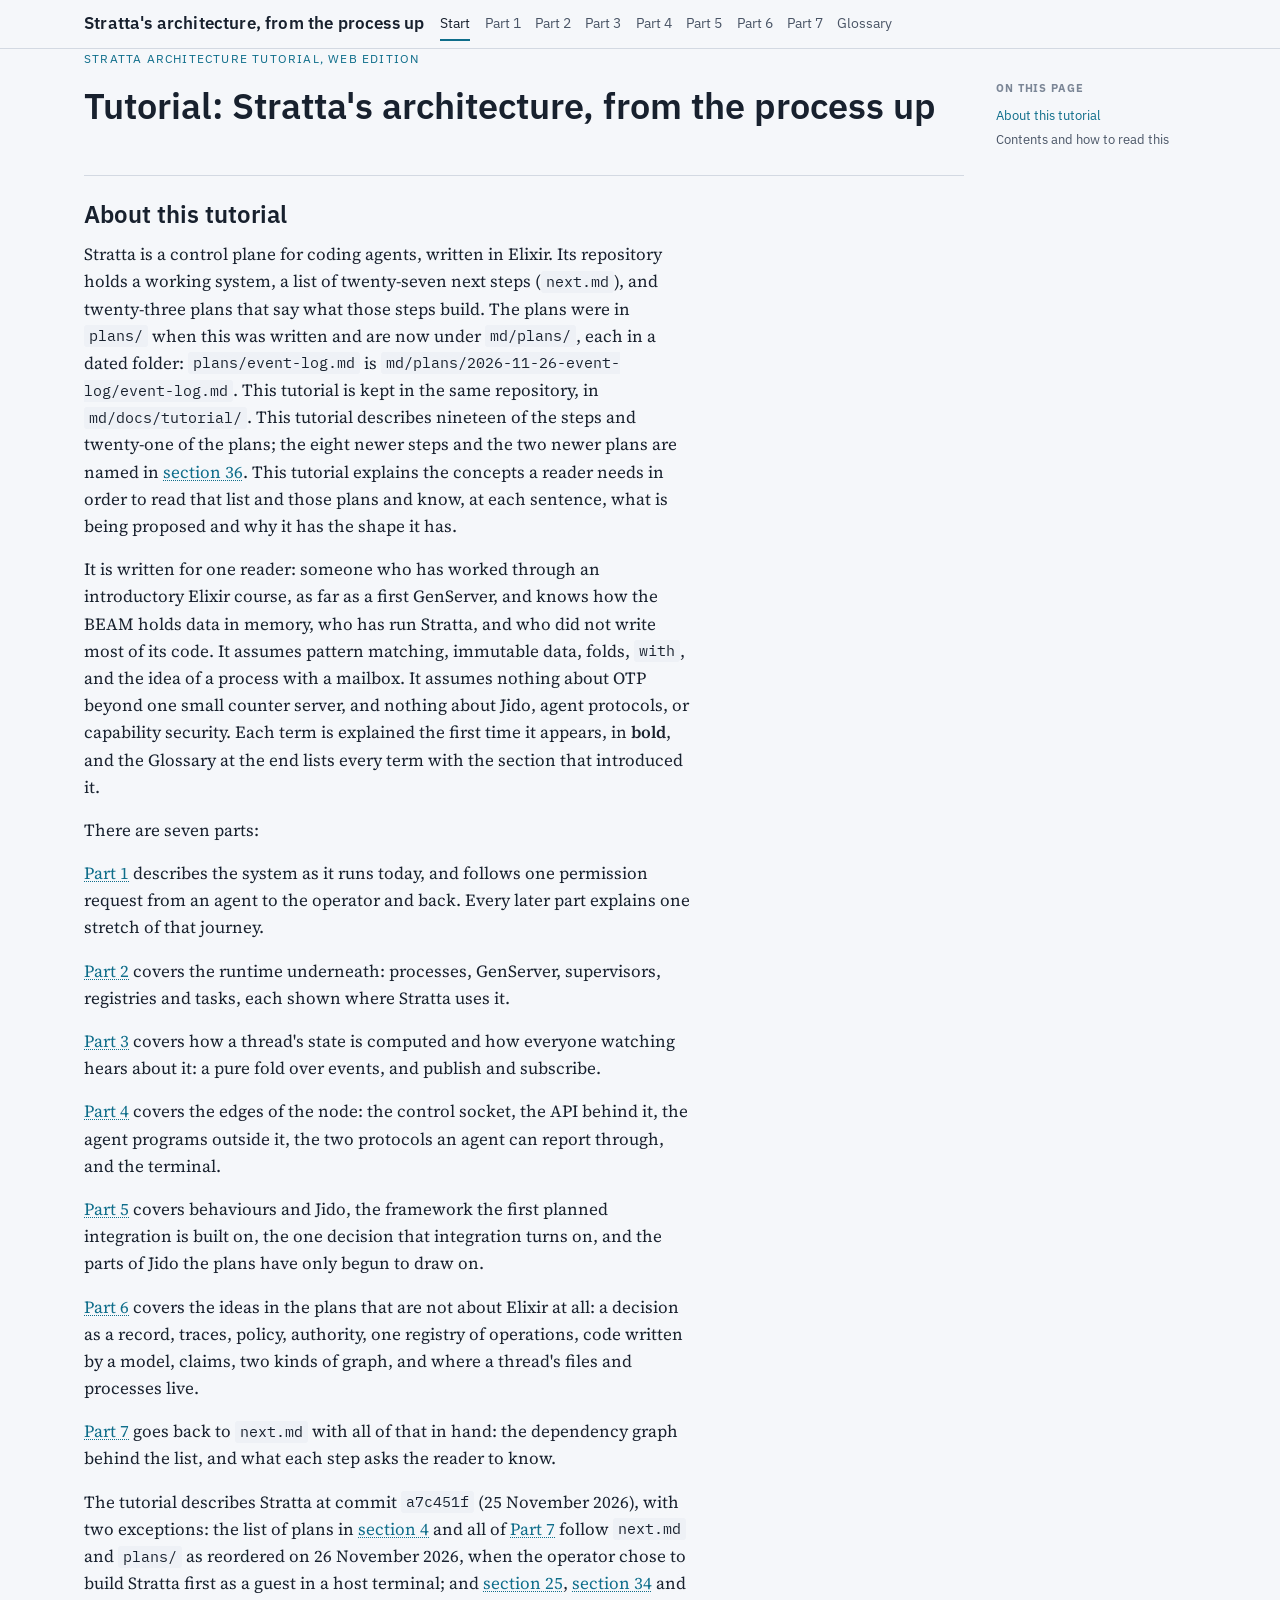
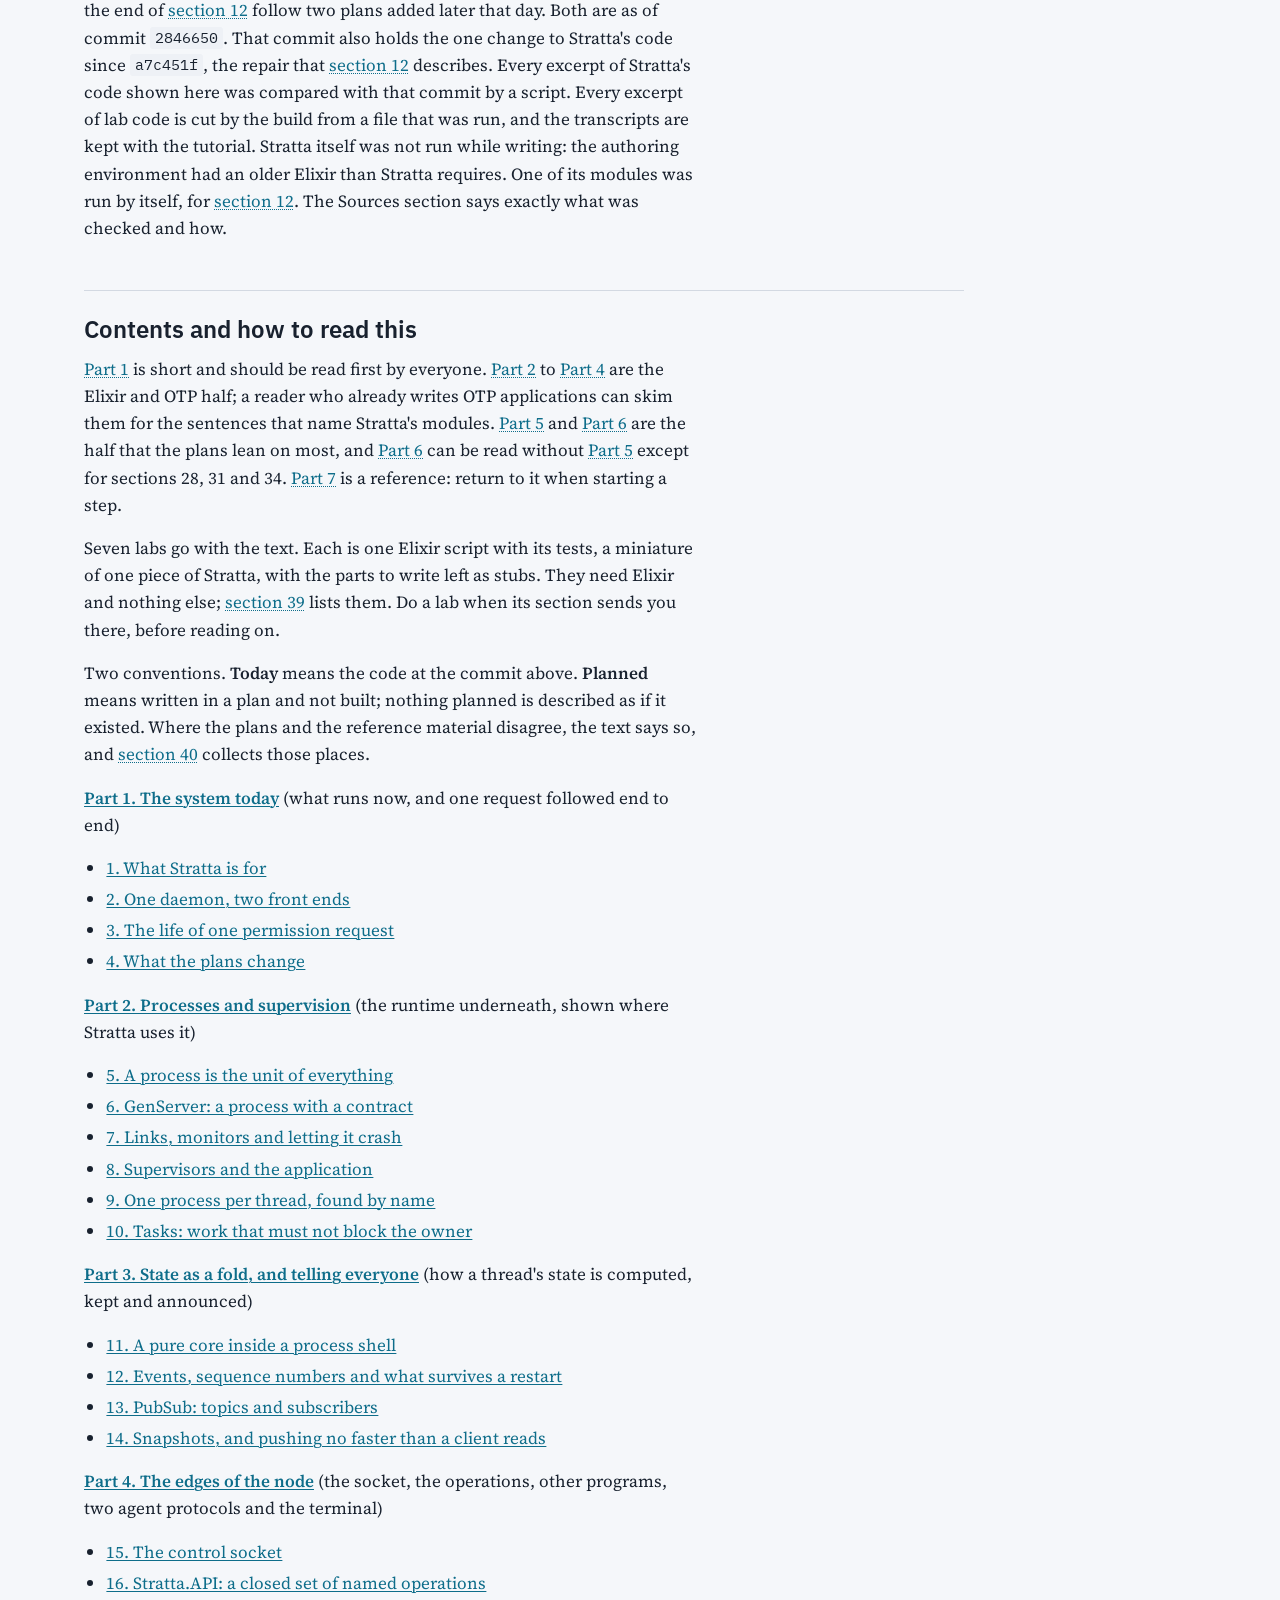
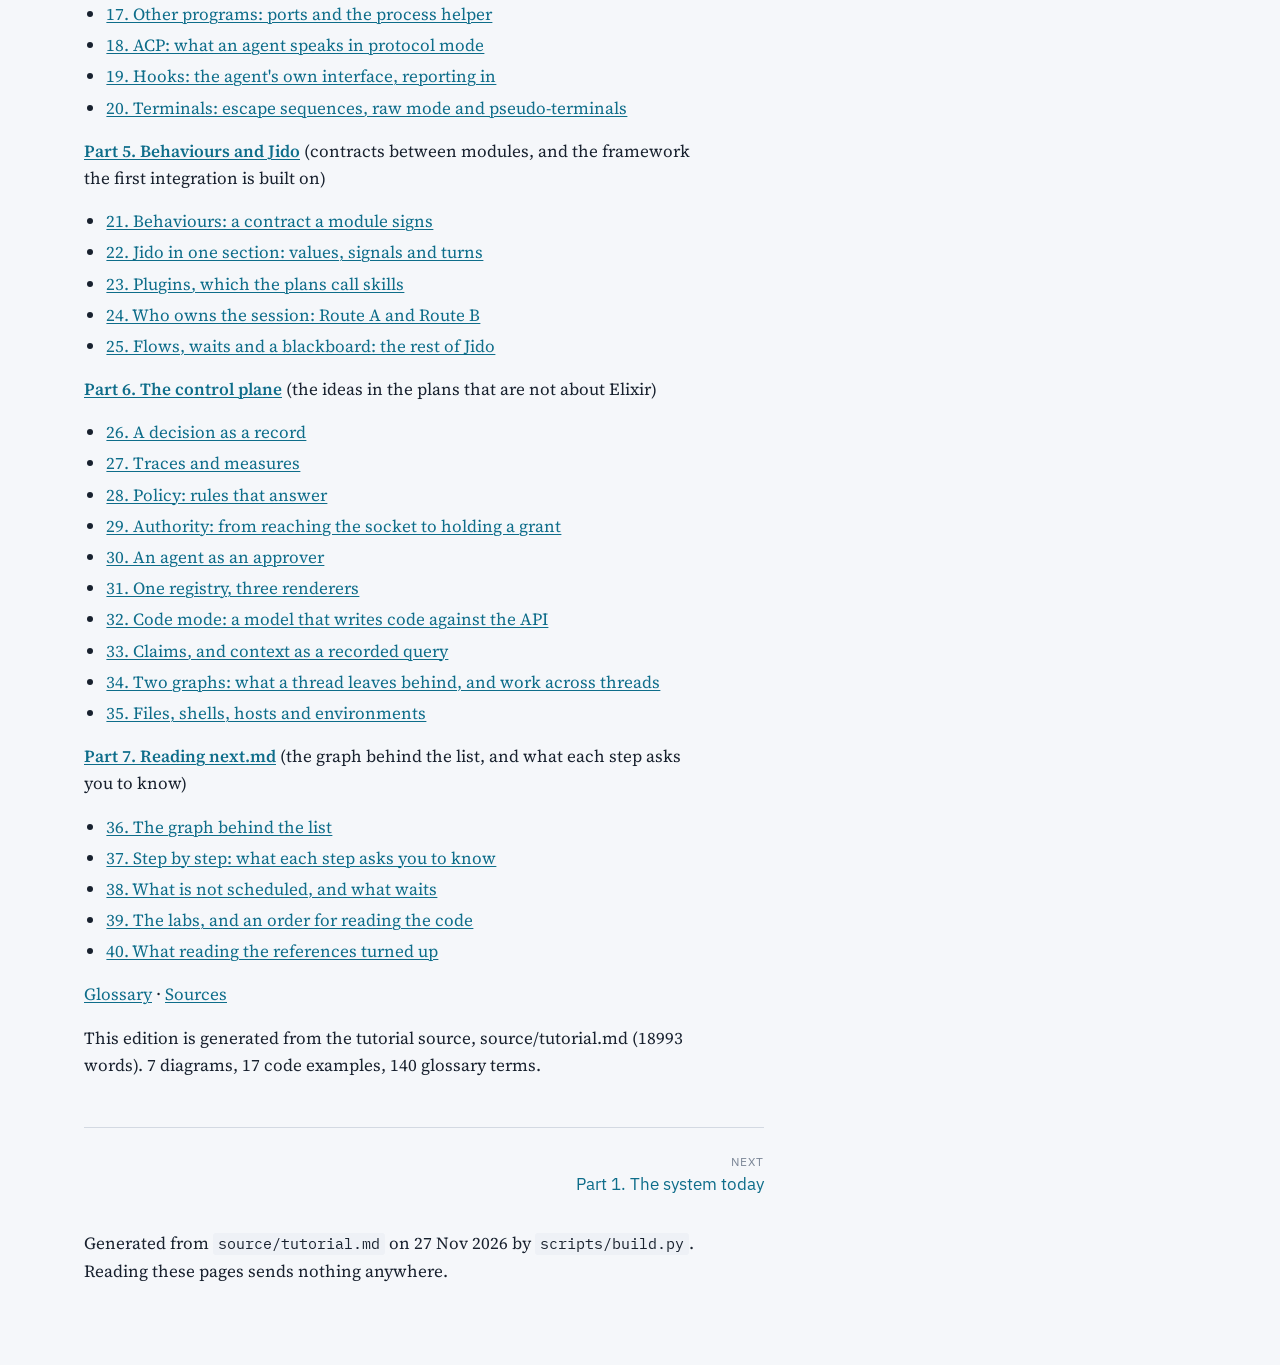
==== md/docs/tutorial/index.html @ 644cb130 "The tutorial moves into the repository; each step in next.md links to what to read first md/docs/tut" ====
<!doctype html>
<html lang="en">
<head>
<meta charset="utf-8">
<meta name="viewport" content="width=device-width, initial-scale=1, viewport-fit=cover">
<title>Start here · Stratta architecture tutorial</title>
<link rel="preconnect" href="https://fonts.googleapis.com">
<link rel="stylesheet" href="https://fonts.googleapis.com/css2?family=IBM+Plex+Sans:wght@400;600&family=IBM+Plex+Mono:wght@400;600&family=Source+Serif+4:ital,opsz,wght@0,8..60,400;0,8..60,600;1,8..60,400&display=swap">
<link rel="stylesheet" href="assets/style.css">
</head>
<body>
<header class="topbar"><div class="topbar-inner"><a class="brand" href="index.html"><span class="brand-long">Stratta's architecture, from the process up</span><span class="brand-short">Stratta architecture</span></a><nav aria-label="Parts"><a href="index.html" aria-current="page">Start</a><a href="part1.html">Part 1</a><a href="part2.html">Part 2</a><a href="part3.html">Part 3</a><a href="part4.html">Part 4</a><a href="part5.html">Part 5</a><a href="part6.html">Part 6</a><a href="part7.html">Part 7</a><a href="glossary.html">Glossary</a></nav></div></header>
<div class="page">
<main class="prose">
<p class="kicker">Stratta architecture tutorial, web edition</p>

<h1>Tutorial: Stratta's architecture, from the process up</h1>
<h2 id="about-this-tutorial">About this tutorial</h2>
<p>Stratta is a control plane for coding agents, written in Elixir. Its repository holds a working system, a list of twenty-seven next steps (<code>next.md</code>), and twenty-three plans that say what those steps build. The plans were in <code>plans/</code> when this was written and are now under <code>md/plans/</code>, each in a dated folder: <code>plans/event-log.md</code> is <code>md/plans/2026-11-26-event-log/event-log.md</code>. This tutorial is kept in the same repository, in <code>md/docs/tutorial/</code>. This tutorial describes nineteen of the steps and twenty-one of the plans; the eight newer steps and the two newer plans are named in <a class="xref" href="part7.html#s36">section 36</a>. This tutorial explains the concepts a reader needs in order to read that list and those plans and know, at each sentence, what is being proposed and why it has the shape it has.</p>
<p>It is written for one reader: someone who has worked through an introductory Elixir course, as far as a first GenServer, and knows how the BEAM holds data in memory, who has run Stratta, and who did not write most of its code. It assumes pattern matching, immutable data, folds, <code>with</code>, and the idea of a process with a mailbox. It assumes nothing about OTP beyond one small counter server, and nothing about Jido, agent protocols, or capability security. Each term is explained the first time it appears, in <strong>bold</strong>, and the Glossary at the end lists every term with the section that introduced it.</p>
<p>There are seven parts:</p>
<p><a class="xref" href="part1.html">Part 1</a> describes the system as it runs today, and follows one permission request from an agent to the operator and back. Every later part explains one stretch of that journey.</p>
<p><a class="xref" href="part2.html">Part 2</a> covers the runtime underneath: processes, GenServer, supervisors, registries and tasks, each shown where Stratta uses it.</p>
<p><a class="xref" href="part3.html">Part 3</a> covers how a thread's state is computed and how everyone watching hears about it: a pure fold over events, and publish and subscribe.</p>
<p><a class="xref" href="part4.html">Part 4</a> covers the edges of the node: the control socket, the API behind it, the agent programs outside it, the two protocols an agent can report through, and the terminal.</p>
<p><a class="xref" href="part5.html">Part 5</a> covers behaviours and Jido, the framework the first planned integration is built on, the one decision that integration turns on, and the parts of Jido the plans have only begun to draw on.</p>
<p><a class="xref" href="part6.html">Part 6</a> covers the ideas in the plans that are not about Elixir at all: a decision as a record, traces, policy, authority, one registry of operations, code written by a model, claims, two kinds of graph, and where a thread's files and processes live.</p>
<p><a class="xref" href="part7.html">Part 7</a> goes back to <code>next.md</code> with all of that in hand: the dependency graph behind the list, and what each step asks the reader to know.</p>
<p>The tutorial describes Stratta at commit <code>a7c451f</code> (25 November 2026), with two exceptions: the list of plans in <a class="xref" href="part1.html#s4">section 4</a> and all of <a class="xref" href="part7.html">Part 7</a> follow <code>next.md</code> and <code>plans/</code> as reordered on 26 November 2026, when the operator chose to build Stratta first as a guest in a host terminal; and <a class="xref" href="part5.html#s25">section 25</a>, <a class="xref" href="part6.html#s34">section 34</a> and the end of <a class="xref" href="part3.html#s12">section 12</a> follow two plans added later that day. Both are as of commit <code>2846650</code>. That commit also holds the one change to Stratta's code since <code>a7c451f</code>, the repair that <a class="xref" href="part3.html#s12">section 12</a> describes. Every excerpt of Stratta's code shown here was compared with that commit by a script. Every excerpt of lab code is cut by the build from a file that was run, and the transcripts are kept with the tutorial. Stratta itself was not run while writing: the authoring environment had an older Elixir than Stratta requires. One of its modules was run by itself, for <a class="xref" href="part3.html#s12">section 12</a>. The Sources section says exactly what was checked and how.</p>
<h2 id="contents-and-how-to-read-this">Contents and how to read this</h2>
<p><a class="xref" href="part1.html">Part 1</a> is short and should be read first by everyone. <a class="xref" href="part2.html">Part 2</a> to <a class="xref" href="part4.html">Part 4</a> are the Elixir and OTP half; a reader who already writes OTP applications can skim them for the sentences that name Stratta's modules. <a class="xref" href="part5.html">Part 5</a> and <a class="xref" href="part6.html">Part 6</a> are the half that the plans lean on most, and <a class="xref" href="part6.html">Part 6</a> can be read without <a class="xref" href="part5.html">Part 5</a> except for sections 28, 31 and 34. <a class="xref" href="part7.html">Part 7</a> is a reference: return to it when starting a step.</p>
<p>Seven labs go with the text. Each is one Elixir script with its tests, a miniature of one piece of Stratta, with the parts to write left as stubs. They need Elixir and nothing else; <a class="xref" href="part7.html#s39">section 39</a> lists them. Do a lab when its section sends you there, before reading on.</p>
<p>Two conventions. <strong>Today</strong> means the code at the commit above. <strong>Planned</strong> means written in a plan and not built; nothing planned is described as if it existed. Where the plans and the reference material disagree, the text says so, and <a class="xref" href="part7.html#s40">section 40</a> collects those places.</p>
<p><strong><a href="part1.html">Part 1. The system today</a></strong> (what runs now, and one request followed end to end)</p>
<ul>
<li><a href="part1.html#s1">1. What Stratta is for</a></li>
<li><a href="part1.html#s2">2. One daemon, two front ends</a></li>
<li><a href="part1.html#s3">3. The life of one permission request</a></li>
<li><a href="part1.html#s4">4. What the plans change</a></li>
</ul>
<p><strong><a href="part2.html">Part 2. Processes and supervision</a></strong> (the runtime underneath, shown where Stratta uses it)</p>
<ul>
<li><a href="part2.html#s5">5. A process is the unit of everything</a></li>
<li><a href="part2.html#s6">6. GenServer: a process with a contract</a></li>
<li><a href="part2.html#s7">7. Links, monitors and letting it crash</a></li>
<li><a href="part2.html#s8">8. Supervisors and the application</a></li>
<li><a href="part2.html#s9">9. One process per thread, found by name</a></li>
<li><a href="part2.html#s10">10. Tasks: work that must not block the owner</a></li>
</ul>
<p><strong><a href="part3.html">Part 3. State as a fold, and telling everyone</a></strong> (how a thread's state is computed, kept and announced)</p>
<ul>
<li><a href="part3.html#s11">11. A pure core inside a process shell</a></li>
<li><a href="part3.html#s12">12. Events, sequence numbers and what survives a restart</a></li>
<li><a href="part3.html#s13">13. PubSub: topics and subscribers</a></li>
<li><a href="part3.html#s14">14. Snapshots, and pushing no faster than a client reads</a></li>
</ul>
<p><strong><a href="part4.html">Part 4. The edges of the node</a></strong> (the socket, the operations, other programs, two agent protocols and the terminal)</p>
<ul>
<li><a href="part4.html#s15">15. The control socket</a></li>
<li><a href="part4.html#s16">16. Stratta.API: a closed set of named operations</a></li>
<li><a href="part4.html#s17">17. Other programs: ports and the process helper</a></li>
<li><a href="part4.html#s18">18. ACP: what an agent speaks in protocol mode</a></li>
<li><a href="part4.html#s19">19. Hooks: the agent's own interface, reporting in</a></li>
<li><a href="part4.html#s20">20. Terminals: escape sequences, raw mode and pseudo-terminals</a></li>
</ul>
<p><strong><a href="part5.html">Part 5. Behaviours and Jido</a></strong> (contracts between modules, and the framework the first integration is built on)</p>
<ul>
<li><a href="part5.html#s21">21. Behaviours: a contract a module signs</a></li>
<li><a href="part5.html#s22">22. Jido in one section: values, signals and turns</a></li>
<li><a href="part5.html#s23">23. Plugins, which the plans call skills</a></li>
<li><a href="part5.html#s24">24. Who owns the session: Route A and Route B</a></li>
<li><a href="part5.html#s25">25. Flows, waits and a blackboard: the rest of Jido</a></li>
</ul>
<p><strong><a href="part6.html">Part 6. The control plane</a></strong> (the ideas in the plans that are not about Elixir)</p>
<ul>
<li><a href="part6.html#s26">26. A decision as a record</a></li>
<li><a href="part6.html#s27">27. Traces and measures</a></li>
<li><a href="part6.html#s28">28. Policy: rules that answer</a></li>
<li><a href="part6.html#s29">29. Authority: from reaching the socket to holding a grant</a></li>
<li><a href="part6.html#s30">30. An agent as an approver</a></li>
<li><a href="part6.html#s31">31. One registry, three renderers</a></li>
<li><a href="part6.html#s32">32. Code mode: a model that writes code against the API</a></li>
<li><a href="part6.html#s33">33. Claims, and context as a recorded query</a></li>
<li><a href="part6.html#s34">34. Two graphs: what a thread leaves behind, and work across threads</a></li>
<li><a href="part6.html#s35">35. Files, shells, hosts and environments</a></li>
</ul>
<p><strong><a href="part7.html">Part 7. Reading next.md</a></strong> (the graph behind the list, and what each step asks you to know)</p>
<ul>
<li><a href="part7.html#s36">36. The graph behind the list</a></li>
<li><a href="part7.html#s37">37. Step by step: what each step asks you to know</a></li>
<li><a href="part7.html#s38">38. What is not scheduled, and what waits</a></li>
<li><a href="part7.html#s39">39. The labs, and an order for reading the code</a></li>
<li><a href="part7.html#s40">40. What reading the references turned up</a></li>
</ul>
<p><a href="glossary.html#glossary">Glossary</a> · <a href="glossary.html#sources">Sources</a></p><p class="ik-note">This edition is generated from the tutorial source, source/tutorial.md (18993 words). 7 diagrams, 17 code examples, 140 glossary terms.</p>
<nav class="pager"><a class="next" href="part1.html"><small>Next</small>Part 1. The system today</a></nav>
<footer class="site-footer"><p class="ik-note">Generated from <code>source/tutorial.md</code> on 27 Nov 2026 by <code>scripts/build.py</code>. Reading these pages sends nothing anywhere.</p></footer>
</main>
<aside class="rail" aria-label="On this page"><h2>On this page</h2><ol></ol></aside>
</div>

<script src="assets/site.js"></script>
</body>
</html>
---- md/docs/tutorial/assets/style.css ----
/* Tutorial web edition (artifact-dag/tutorial), shared styles.
   Layout: one reading column (~68ch) on a cool paper ground; figures may break out to 880px.
   A fixed top bar carries Part navigation; a quiet "on this page" rail appears on wide screens.
   Tokens below are the whole palette and type system; widgets must use them, never literal colors. */
:root {
  --paper: #f5f7fa;
  --paper-2: #eaeef4;
  --ink: #18212e;
  --ink-2: #4a5566;
  --ink-3: #7b8696;
  --rule: #d3d9e2;
  --accent: #0e6d8a;       /* verifier blue: signatures, checks, keys */
  --accent-ink: #ffffff;
  --accent-soft: #d9eef4;
  --warm: #b8690d;         /* "what changed" amber */
  --warm-soft: #fbead2;
  --bad: #b23a3a;
  --bad-soft: #f8dcdc;
  --good: #2e7d4f;
  --good-soft: #d9f0e2;
  --code-bg: #eef1f6;
  --font-display: "IBM Plex Sans", "Helvetica Neue", Arial, sans-serif;
  --font-body: "Source Serif 4", Georgia, "Times New Roman", serif;
  --font-mono: "IBM Plex Mono", "SFMono-Regular", Menlo, Consolas, monospace;
  --measure: 68ch;
  --wide: 880px;
  color-scheme: light;
}
@media (prefers-color-scheme: dark) {
  :root:not([data-theme="light"]) {
    --paper: #12171f; --paper-2: #1a212b; --ink: #e6eaf0; --ink-2: #aeb7c4; --ink-3: #7f8a99;
    --rule: #2b3442; --accent: #5fb6d1; --accent-ink: #0b1218; --accent-soft: #163743;
    --warm: #e2a04a; --warm-soft: #3d2c12; --bad: #e07676; --bad-soft: #3f1f1f;
    --good: #6cc48f; --good-soft: #163a26; --code-bg: #1b222d; color-scheme: dark;
  }
}
:root[data-theme="dark"] {
  --paper: #12171f; --paper-2: #1a212b; --ink: #e6eaf0; --ink-2: #aeb7c4; --ink-3: #7f8a99;
  --rule: #2b3442; --accent: #5fb6d1; --accent-ink: #0b1218; --accent-soft: #163743;
  --warm: #e2a04a; --warm-soft: #3d2c12; --bad: #e07676; --bad-soft: #3f1f1f;
  --good: #6cc48f; --good-soft: #163a26; --code-bg: #1b222d; color-scheme: dark;
}

* { box-sizing: border-box; }
[hidden] { display: none !important; }
html { -webkit-text-size-adjust: 100%; }
body {
  margin: 0; background: var(--paper); color: var(--ink);
  font-family: var(--font-body); font-size: 1.0625rem; line-height: 1.6;
  padding-left: max(16px, env(safe-area-inset-left, 0px));
  padding-right: max(16px, env(safe-area-inset-right, 0px));
  padding-block: 0 4rem;
}
a { color: var(--accent); text-decoration-thickness: 1px; text-underline-offset: 2px; }
a:hover { text-decoration-thickness: 2px; }
:focus-visible { outline: 2px solid var(--accent); outline-offset: 2px; }
@media (prefers-reduced-motion: reduce) { *, *::before, *::after { animation-duration: 0.01ms !important; transition-duration: 0.01ms !important; } }

/* top bar */
.topbar {
  position: sticky; top: env(safe-area-inset-top, 0px); z-index: 20;
  background: var(--paper); border-bottom: 1px solid var(--rule);
  margin: 0 calc(-1 * max(16px, env(safe-area-inset-left, 0px))) 0 calc(-1 * max(16px, env(safe-area-inset-right, 0px)));
  padding-left: max(16px, env(safe-area-inset-left, 0px)); padding-right: max(16px, env(safe-area-inset-right, 0px));
}
.topbar-inner { max-width: var(--wide); margin: 0 auto; display: flex; align-items: center; gap: 1rem; min-height: 3rem; flex-wrap: wrap; }
.topbar .brand { font-family: var(--font-display); font-weight: 600; letter-spacing: 0.01em; color: var(--ink); text-decoration: none; }
.topbar nav { display: flex; gap: 0.25rem 0.9rem; flex-wrap: wrap; font-family: var(--font-display); font-size: 0.875rem; }
.topbar nav a { color: var(--ink-2); text-decoration: none; padding: 0.3rem 0; border-bottom: 2px solid transparent; }
.topbar nav a[aria-current="page"] { color: var(--ink); border-bottom-color: var(--accent); }

/* page frame */
.page { max-width: var(--wide); margin: 0 auto; display: grid; grid-template-columns: minmax(0, 1fr); gap: 2rem; }
@media (min-width: 1100px) {
  .page { grid-template-columns: minmax(0, 1fr) 200px; max-width: calc(var(--wide) + 232px); }
  .rail { position: sticky; top: 4rem; align-self: start; font-family: var(--font-display); font-size: 0.8125rem; max-height: calc(100vh - 5rem); overflow: auto; }
}
.rail { display: none; }
@media (min-width: 1100px) { .rail { display: block; } }
.rail h2 { font-size: 0.6875rem; text-transform: uppercase; letter-spacing: 0.08em; color: var(--ink-3); margin: 1rem 0 0.5rem; }
.rail ol { list-style: none; padding: 0; margin: 0; }
.rail li { margin: 0.25rem 0; }
.rail a { color: var(--ink-2); text-decoration: none; }
.rail a:hover, .rail a.active { color: var(--accent); }

main { min-width: 0; }
/* the column itself is wide; running text keeps its measure, figures/tables/code break out */
.prose { max-width: none; }
.prose > * { max-width: var(--measure); }
.prose h1, .prose h2, .prose h3, .prose h4 { font-family: var(--font-display); line-height: 1.2; text-wrap: balance; color: var(--ink); }
.prose h1 { font-size: 2.25rem; font-weight: 600; margin: 2.5rem 0 0.5rem; }
.prose h2 { font-size: 1.5rem; font-weight: 600; margin: 3rem 0 0.75rem; padding-top: 1.5rem; border-top: 1px solid var(--rule); }
.prose h3 { font-size: 1.2rem; font-weight: 600; margin: 2.25rem 0 0.5rem; }
.prose h4 { font-size: 1rem; margin: 1.5rem 0 0.25rem; }
.prose p { margin: 0 0 1rem; }
.prose ul, .prose ol { padding-left: 1.4rem; margin: 0 0 1rem; }
.prose li { margin: 0.25rem 0; }
.prose li > p { margin: 0 0 0.5rem; }
.prose strong { font-weight: 600; color: var(--ink); }
.prose code { font-family: var(--font-mono); font-size: 0.86em; background: var(--code-bg); padding: 0.1em 0.35em; border-radius: 3px; }
.prose pre { max-width: none; background: var(--code-bg); border: 1px solid var(--rule); border-radius: 6px; padding: 0.9rem 1rem; overflow-x: auto; font-size: 0.8125rem; line-height: 1.5; }
.prose pre code { background: none; padding: 0; font-size: inherit; }
.prose blockquote { margin: 0 0 1rem; padding: 0.25rem 0 0.25rem 1rem; border-left: 3px solid var(--rule); color: var(--ink-2); }
.prose hr { border: 0; border-top: 1px solid var(--rule); margin: 2rem 0; }
.table-wrap { max-width: none; overflow-x: auto; margin: 0 0 1.25rem; }
.prose table { border-collapse: collapse; font-family: var(--font-display); font-size: 0.875rem; min-width: 100%; }
.prose th, .prose td { text-align: left; vertical-align: top; padding: 0.5rem 0.75rem; border-bottom: 1px solid var(--rule); }
.prose th { font-weight: 600; color: var(--ink-2); font-size: 0.75rem; text-transform: uppercase; letter-spacing: 0.06em; }
.prose td code { white-space: nowrap; }
.kicker { font-family: var(--font-display); font-size: 0.75rem; text-transform: uppercase; letter-spacing: 0.1em; color: var(--accent); margin: 2.5rem 0 0; }
.kicker + h1 { margin-top: 0.25rem; }
.lede { font-size: 1.15rem; color: var(--ink-2); }
.pager { display: flex; justify-content: space-between; gap: 1rem; margin-top: 3rem; padding-top: 1.5rem; border-top: 1px solid var(--rule); font-family: var(--font-display); }
.pager a { text-decoration: none; }
.pager .next { margin-left: auto; text-align: right; }
.pager small { display: block; color: var(--ink-3); font-size: 0.75rem; text-transform: uppercase; letter-spacing: 0.08em; }

/* figures: diagrams, widgets, examples */
.ik-figure { max-width: var(--wide); margin: 1.5rem 0 2rem; border: 1px solid var(--rule); border-radius: 8px; background: var(--paper-2); overflow: hidden; }
.ik-figure > .ik-body { padding: 1rem; min-width: 0; }
.ik-figure > figcaption { padding: 0.6rem 1rem 0.75rem; border-top: 1px solid var(--rule); font-family: var(--font-display); font-size: 0.8125rem; color: var(--ink-2); }
.ik-figure > figcaption .fig-no { font-weight: 600; color: var(--ink); margin-right: 0.4rem; }
.ik-figure.is-diagram > .ik-body { padding: 0.5rem; background: var(--paper); }
.ik-figure.is-diagram svg { display: block; width: 100%; height: auto; max-width: 100%; }
.ik-figure.is-example > .ik-body { padding: 0; }
.ik-figure.is-example pre { margin: 0; border: 0; border-radius: 0; background: var(--code-bg); }
.ik-figure.is-example .ex-title { font-family: var(--font-display); font-size: 0.75rem; text-transform: uppercase; letter-spacing: 0.08em; color: var(--ink-3); padding: 0.5rem 1rem 0.25rem; background: var(--code-bg); }
.ik-figure .ik-note { font-family: var(--font-display); font-size: 0.8125rem; color: var(--ink-2); margin: 0.5rem 0 0; }

/* widget primitives (shared by all interactives) */
.ik-widget { font-family: var(--font-display); font-size: 0.9rem; color: var(--ink); min-width: 0; }
.ik-widget * { min-width: 0; }
.ik-row { display: flex; flex-wrap: wrap; gap: 0.6rem; align-items: center; }
.ik-stack { display: grid; gap: 0.75rem; }
.ik-cols { display: grid; gap: 0.75rem; grid-template-columns: repeat(auto-fit, minmax(240px, 1fr)); }
.ik-label { font-size: 0.6875rem; text-transform: uppercase; letter-spacing: 0.08em; color: var(--ink-3); margin: 0 0 0.25rem; display: block; }
.ik-panel { background: var(--paper); border: 1px solid var(--rule); border-radius: 6px; padding: 0.75rem; }
.ik-panel.is-accent { border-color: var(--accent); }
.ik-mono { font-family: var(--font-mono); font-size: 0.8125rem; word-break: break-all; line-height: 1.5; font-variant-numeric: tabular-nums; }
.ik-input, .ik-textarea, .ik-select {
  font: inherit; font-family: var(--font-mono); font-size: 0.8125rem; color: var(--ink); background: var(--paper);
  border: 1px solid var(--rule); border-radius: 4px; padding: 0.45rem 0.55rem; width: 100%; max-width: 100%;
}
.ik-textarea { resize: vertical; min-height: 3.2rem; }
.ik-select { font-family: var(--font-display); width: auto; }
.ik-btn {
  font: inherit; font-family: var(--font-display); font-size: 0.85rem; font-weight: 600; cursor: pointer;
  background: var(--accent); color: var(--accent-ink); border: 1px solid var(--accent); border-radius: 4px; padding: 0.4rem 0.8rem;
}
.ik-btn:hover { filter: brightness(1.08); }
.ik-btn.is-secondary { background: var(--paper); color: var(--ink); border-color: var(--rule); }
.ik-btn.is-secondary:hover { border-color: var(--ink-3); }
.ik-btn.is-danger { background: var(--bad); border-color: var(--bad); color: #fff; }
.ik-btn:disabled { opacity: 0.5; cursor: default; filter: none; }
.ik-chip { display: inline-block; font-size: 0.75rem; font-weight: 600; padding: 0.1rem 0.5rem; border-radius: 999px; background: var(--paper-2); border: 1px solid var(--rule); color: var(--ink-2); }
.ik-chip.is-good { background: var(--good-soft); color: var(--good); border-color: transparent; }
.ik-chip.is-bad { background: var(--bad-soft); color: var(--bad); border-color: transparent; }
.ik-chip.is-warm { background: var(--warm-soft); color: var(--warm); border-color: transparent; }
.ik-changed { background: var(--warm-soft); color: var(--warm); border-radius: 2px; }
.ik-ok { color: var(--good); font-weight: 600; }
.ik-fail { color: var(--bad); font-weight: 600; }
.ik-steps { list-style: none; padding: 0; margin: 0; display: grid; gap: 0.4rem; counter-reset: step; }
.ik-steps li { display: grid; grid-template-columns: 1.6rem 1fr; gap: 0.5rem; align-items: start; padding: 0.4rem 0.5rem; border-radius: 4px; }
.ik-steps li::before { counter-increment: step; content: counter(step); font-weight: 600; font-size: 0.75rem; width: 1.4rem; height: 1.4rem; border-radius: 999px; display: grid; place-items: center; background: var(--paper-2); border: 1px solid var(--rule); color: var(--ink-2); }
.ik-steps li.is-active { background: var(--accent-soft); }
.ik-steps li.is-active::before { background: var(--accent); color: var(--accent-ink); border-color: var(--accent); }
.ik-steps li.is-done::before { background: var(--good); color: #fff; border-color: var(--good); }
.ik-help { font-size: 0.8125rem; color: var(--ink-2); margin: 0.5rem 0 0; }
.ik-widget svg { max-width: 100%; height: auto; display: block; }
.ik-widget svg text { font-family: var(--font-display); }
.ik-unsupported { padding: 0.75rem; background: var(--warm-soft); color: var(--warm); border-radius: 4px; }

/* diagrams keep a readable minimum width and scroll inside their figure on phones */
.diagram-scroll { overflow-x: auto; }
.diagram-scroll svg { min-width: 560px; }
a.xref { text-decoration-style: dotted; }
.site-footer { margin-top: 2rem; }
.prose figure.ik-figure { max-width: var(--wide); }
.prose .ik-figure pre { max-width: none; }
/* long identifiers in running text (URNs, XIDs) may break anywhere rather than widen the page */
.prose p code, .prose li code { overflow-wrap: anywhere; }
@media (min-width: 1100px) { .topbar-inner { max-width: calc(var(--wide) + 232px); } }
/* widget tables style themselves; keep the prose table look out of them */
.prose .ik-widget th { text-transform: none; letter-spacing: normal; font-size: inherit; }
.prose .ik-widget table { min-width: 0; }
/* phones: one line of Part links that scrolls sideways, so the pinned bar stays short */
@media (max-width: 640px) {
  .topbar-inner { flex-wrap: nowrap; gap: 0.75rem; min-height: 2.75rem; }
  .topbar .brand { flex: none; font-size: 0.875rem; }
  .topbar .brand-long { display: none; }
  .topbar nav { flex-wrap: nowrap; overflow-x: auto; scrollbar-width: none; min-width: 0; }
  .topbar nav a { white-space: nowrap; }
}
@media (min-width: 641px) { .topbar .brand-short { display: none; } }
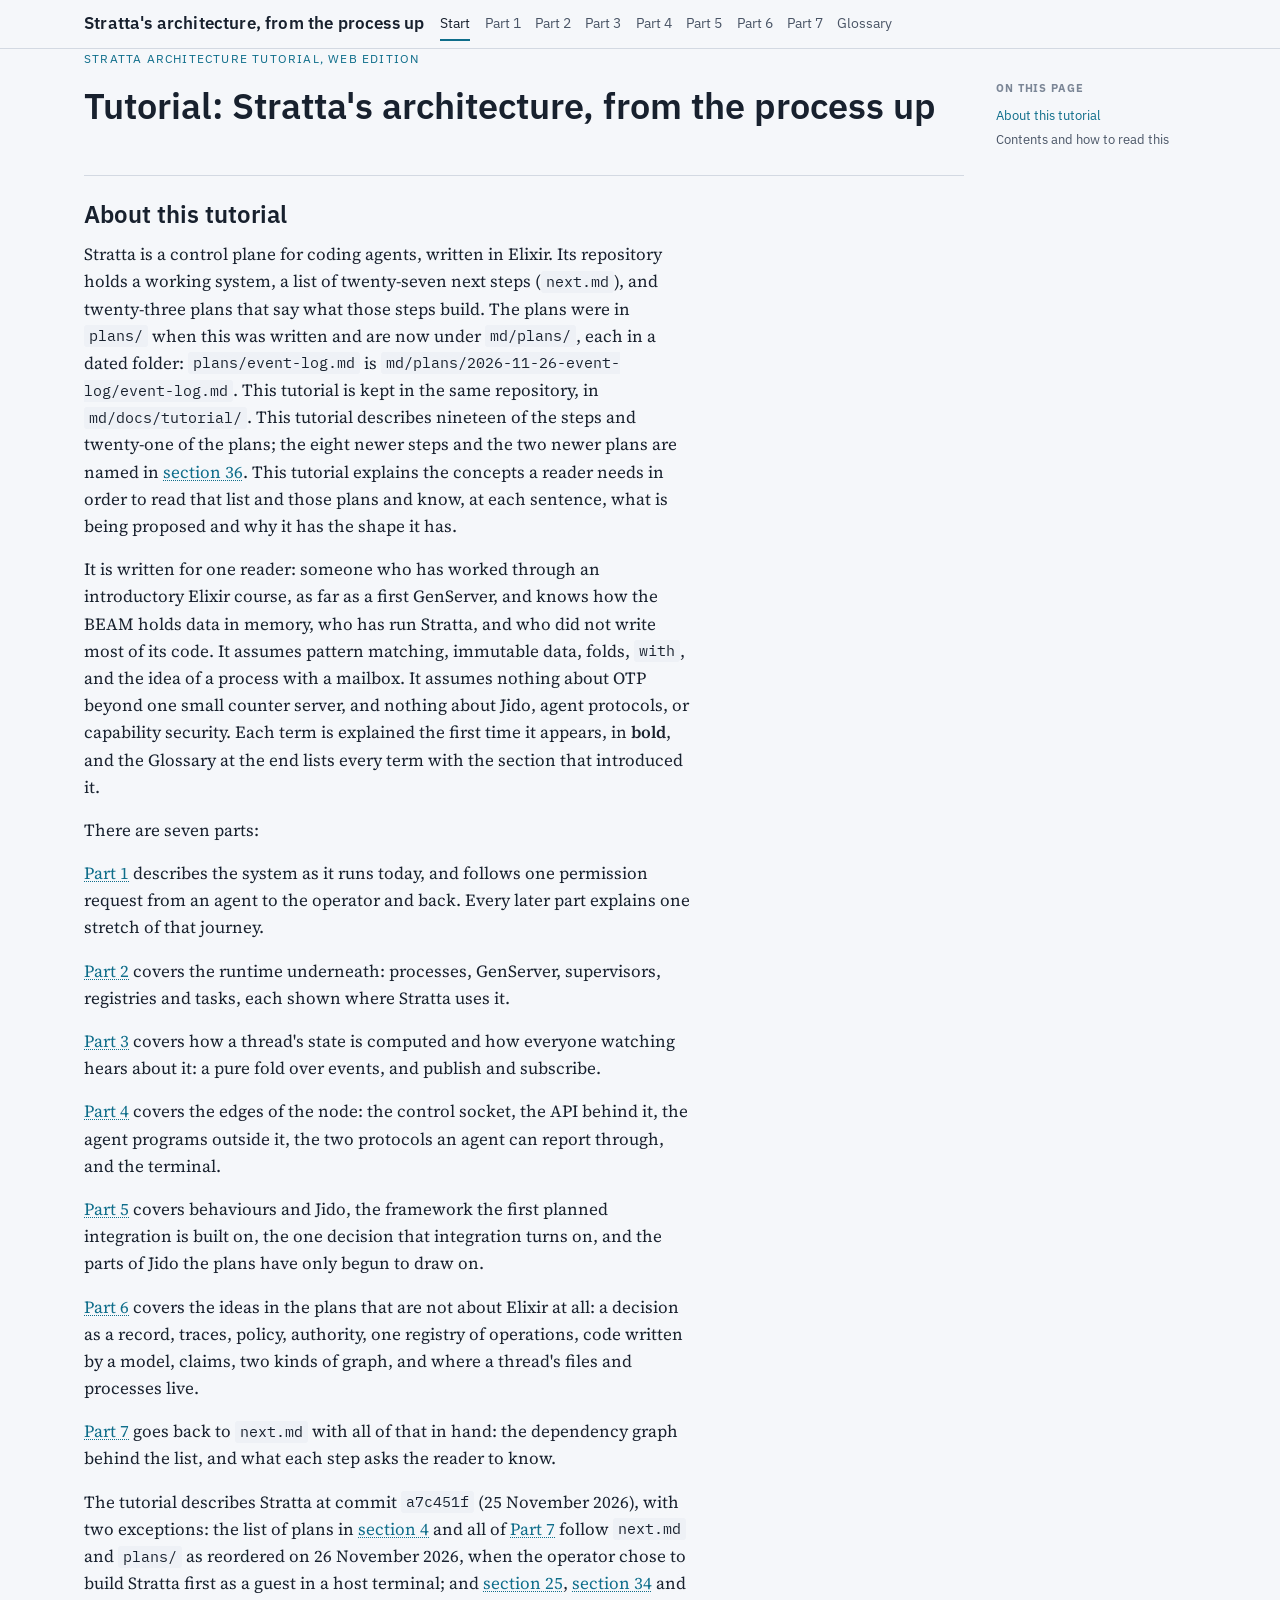
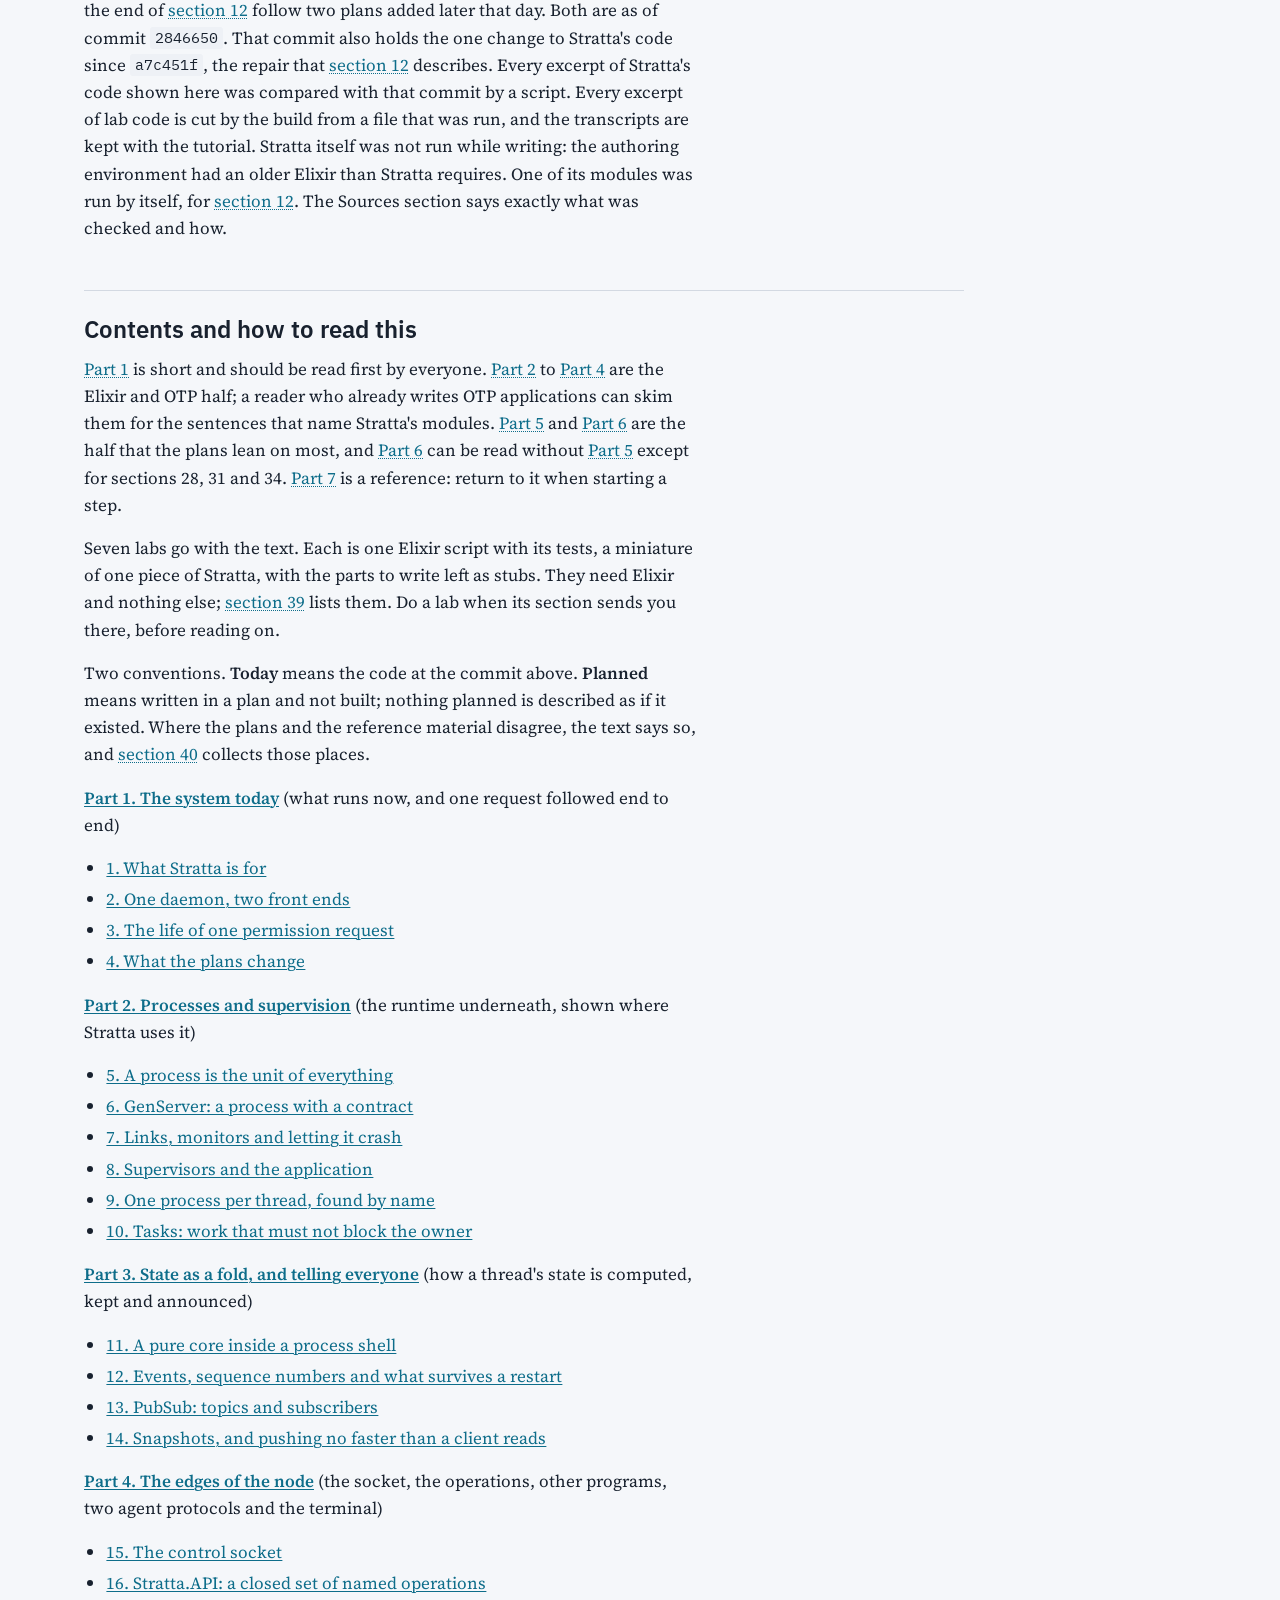
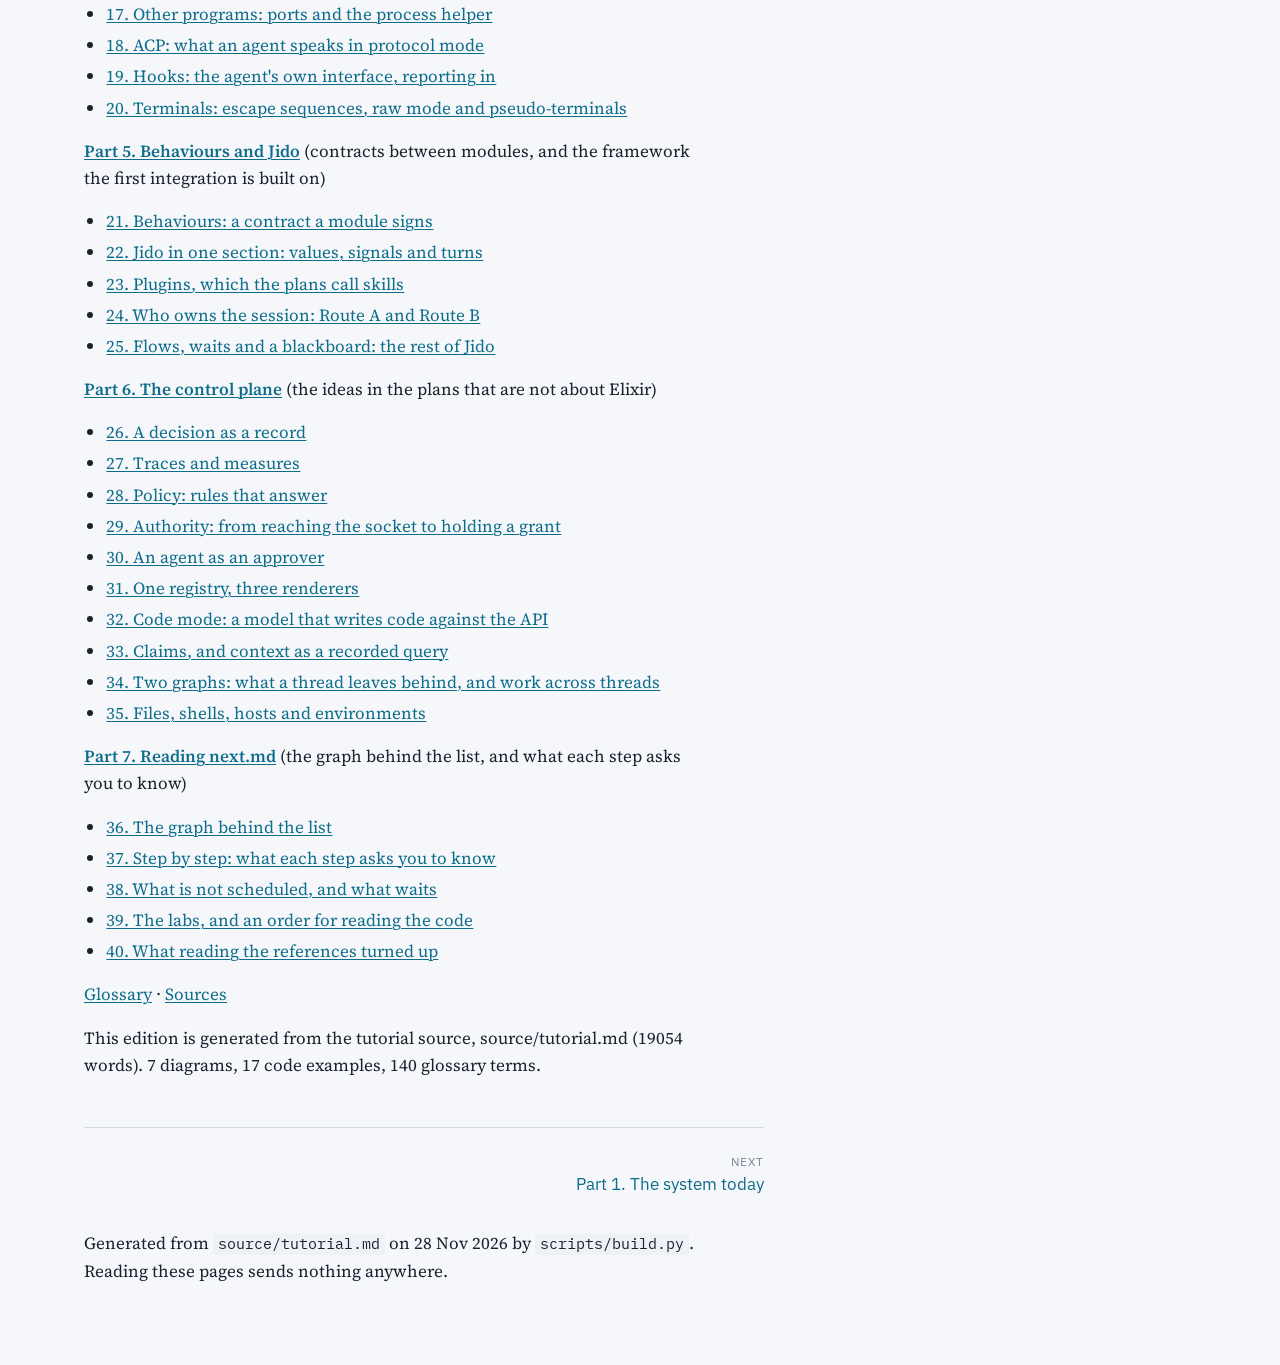
==== commit 3c4dd59d: "Adopt PropertyDamage's method; a fifth design commitment; the tutorial holds no step numbers The ope" ====
--- a/md/docs/tutorial/index.html
+++ b/md/docs/tutorial/index.html
@@ -92,9 +92,9 @@
 <li><a href="part7.html#s39">39. The labs, and an order for reading the code</a></li>
 <li><a href="part7.html#s40">40. What reading the references turned up</a></li>
 </ul>
-<p><a href="glossary.html#glossary">Glossary</a> · <a href="glossary.html#sources">Sources</a></p><p class="ik-note">This edition is generated from the tutorial source, source/tutorial.md (18993 words). 7 diagrams, 17 code examples, 140 glossary terms.</p>
+<p><a href="glossary.html#glossary">Glossary</a> · <a href="glossary.html#sources">Sources</a></p><p class="ik-note">This edition is generated from the tutorial source, source/tutorial.md (19054 words). 7 diagrams, 17 code examples, 140 glossary terms.</p>
 <nav class="pager"><a class="next" href="part1.html"><small>Next</small>Part 1. The system today</a></nav>
-<footer class="site-footer"><p class="ik-note">Generated from <code>source/tutorial.md</code> on 27 Nov 2026 by <code>scripts/build.py</code>. Reading these pages sends nothing anywhere.</p></footer>
+<footer class="site-footer"><p class="ik-note">Generated from <code>source/tutorial.md</code> on 28 Nov 2026 by <code>scripts/build.py</code>. Reading these pages sends nothing anywhere.</p></footer>
 </main>
 <aside class="rail" aria-label="On this page"><h2>On this page</h2><ol></ol></aside>
 </div>
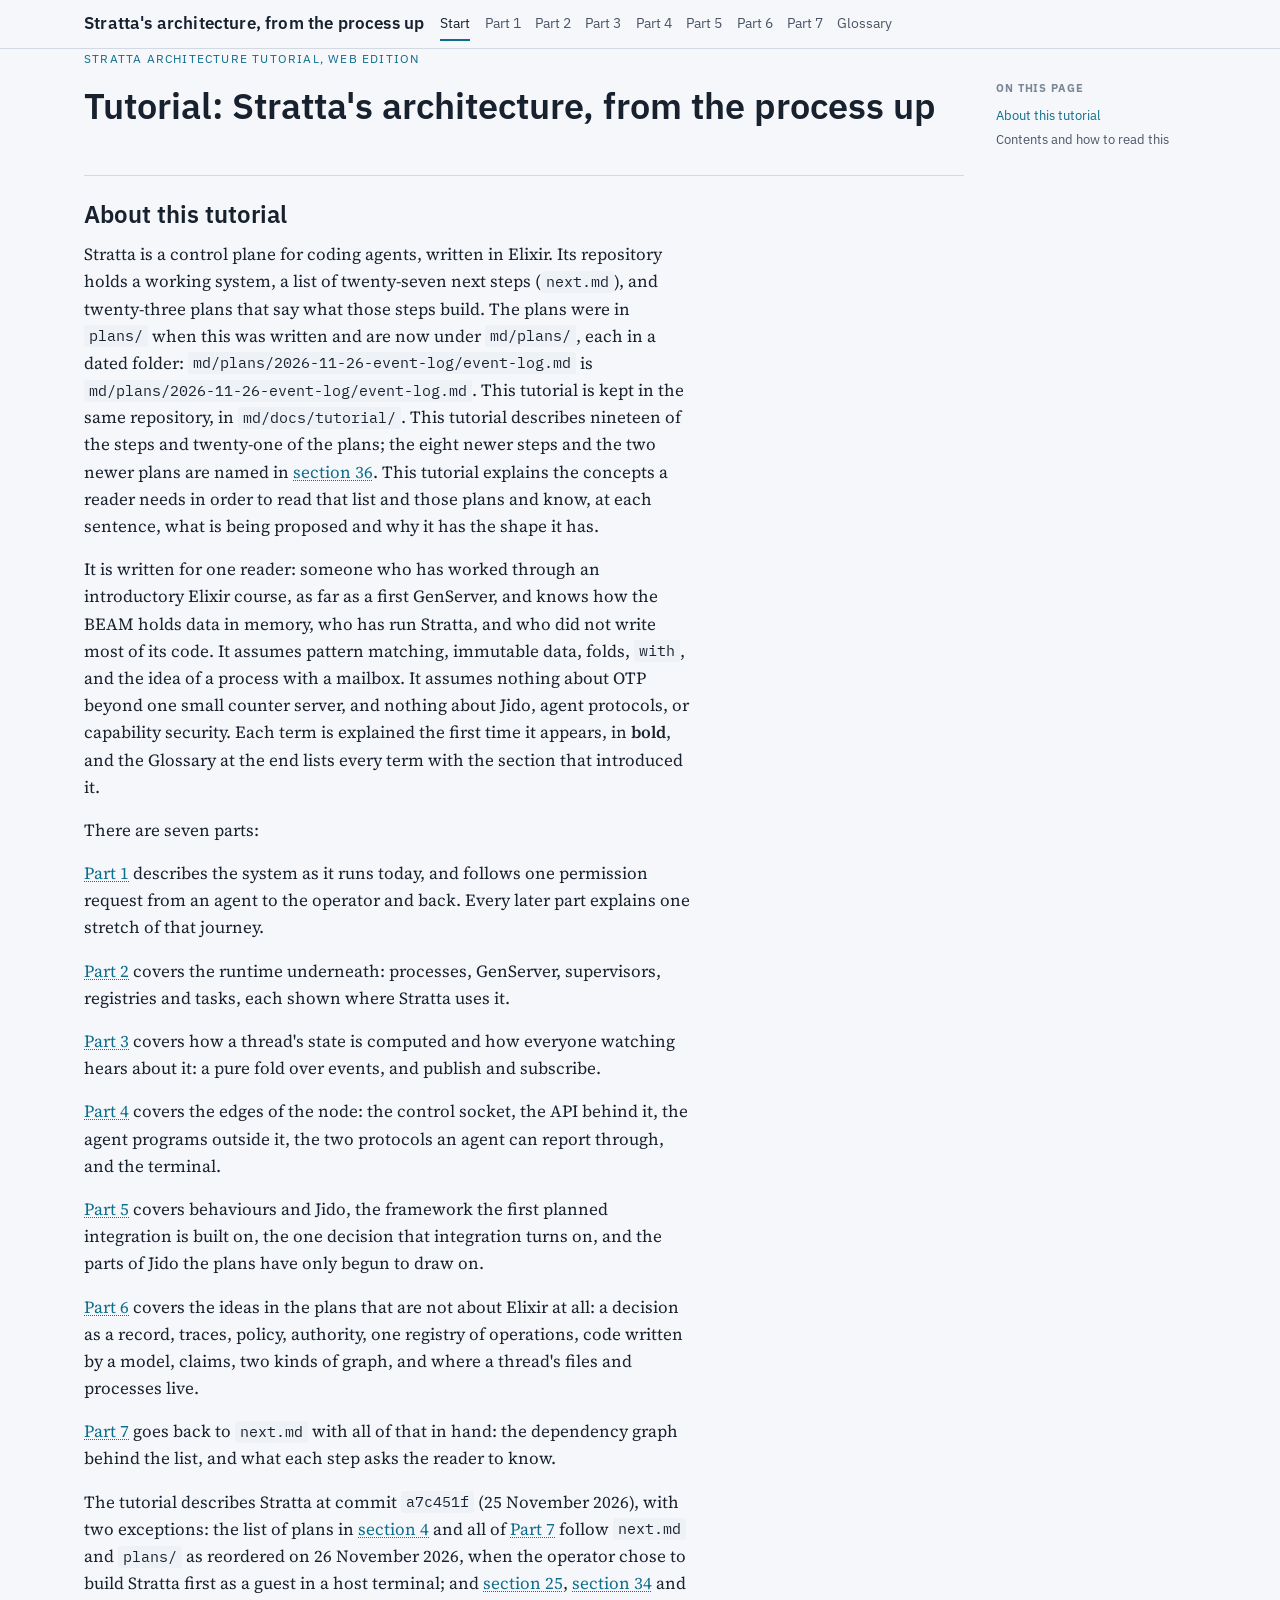
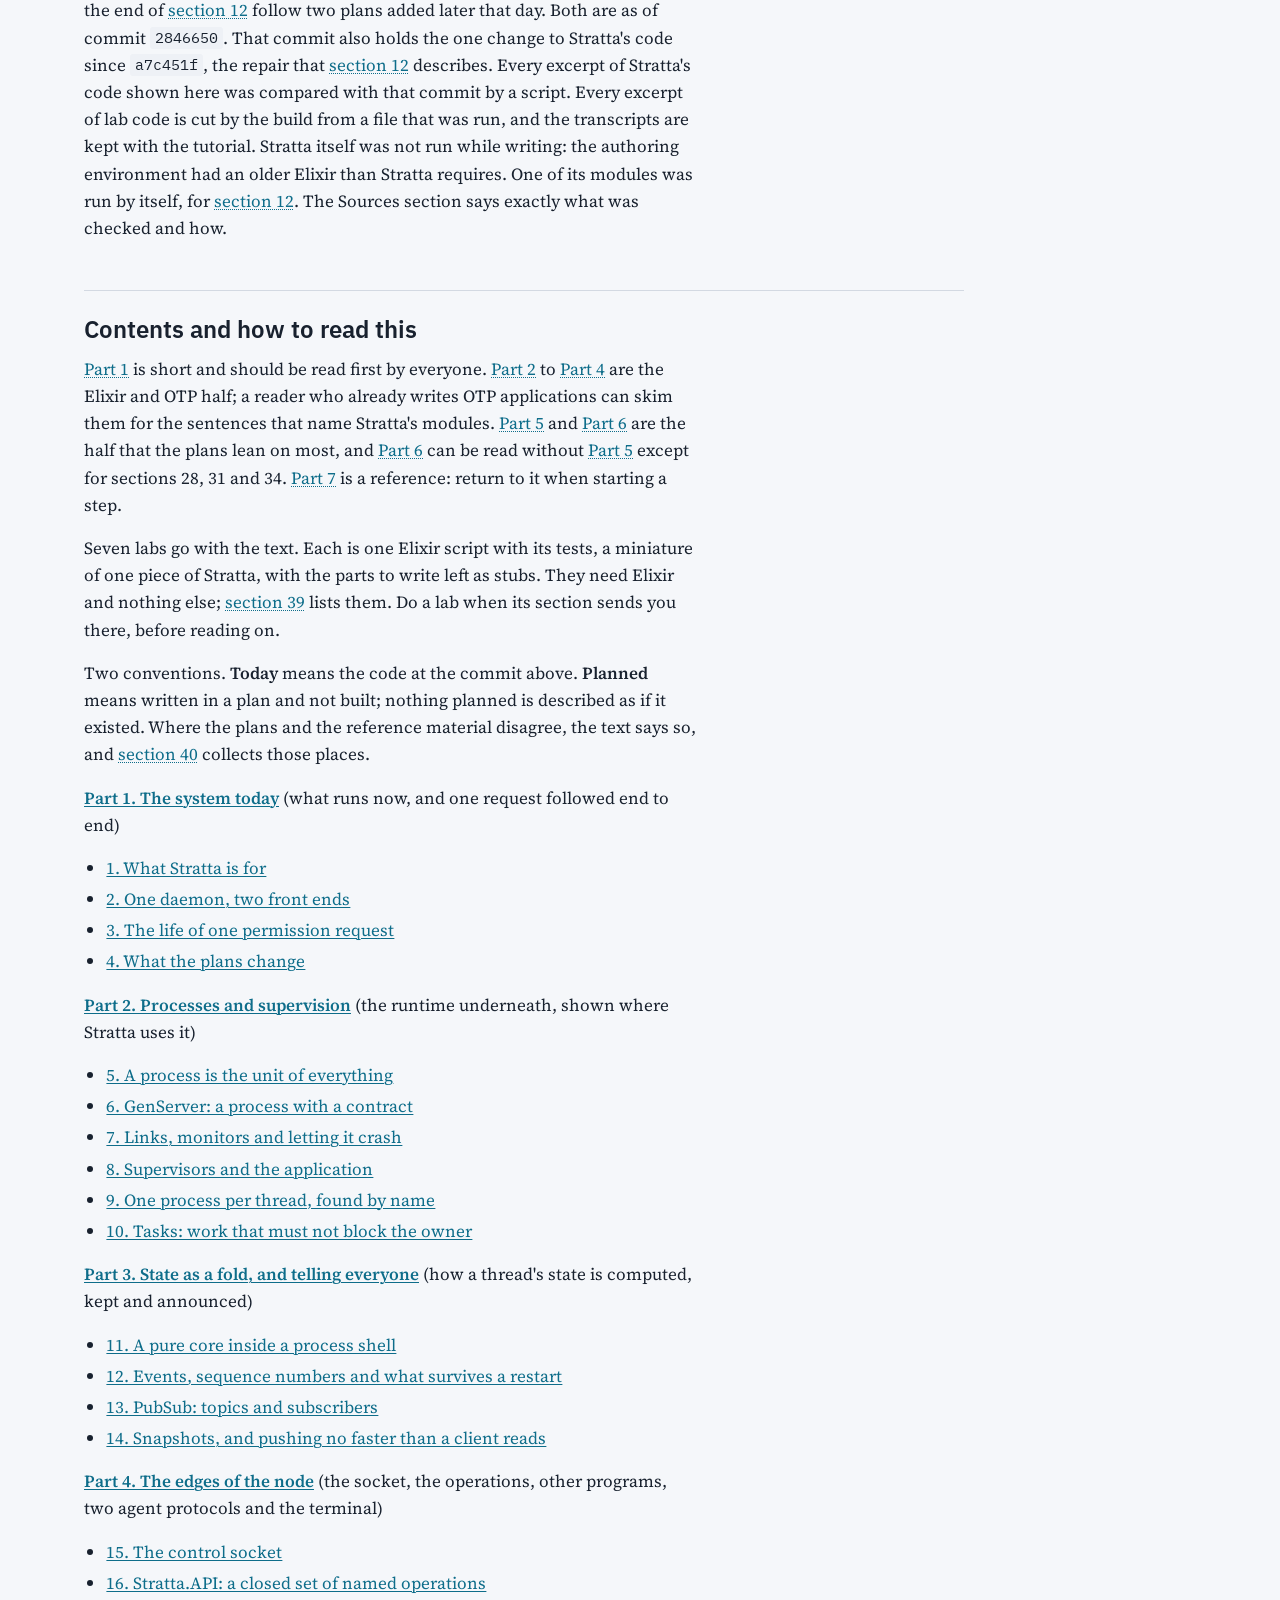
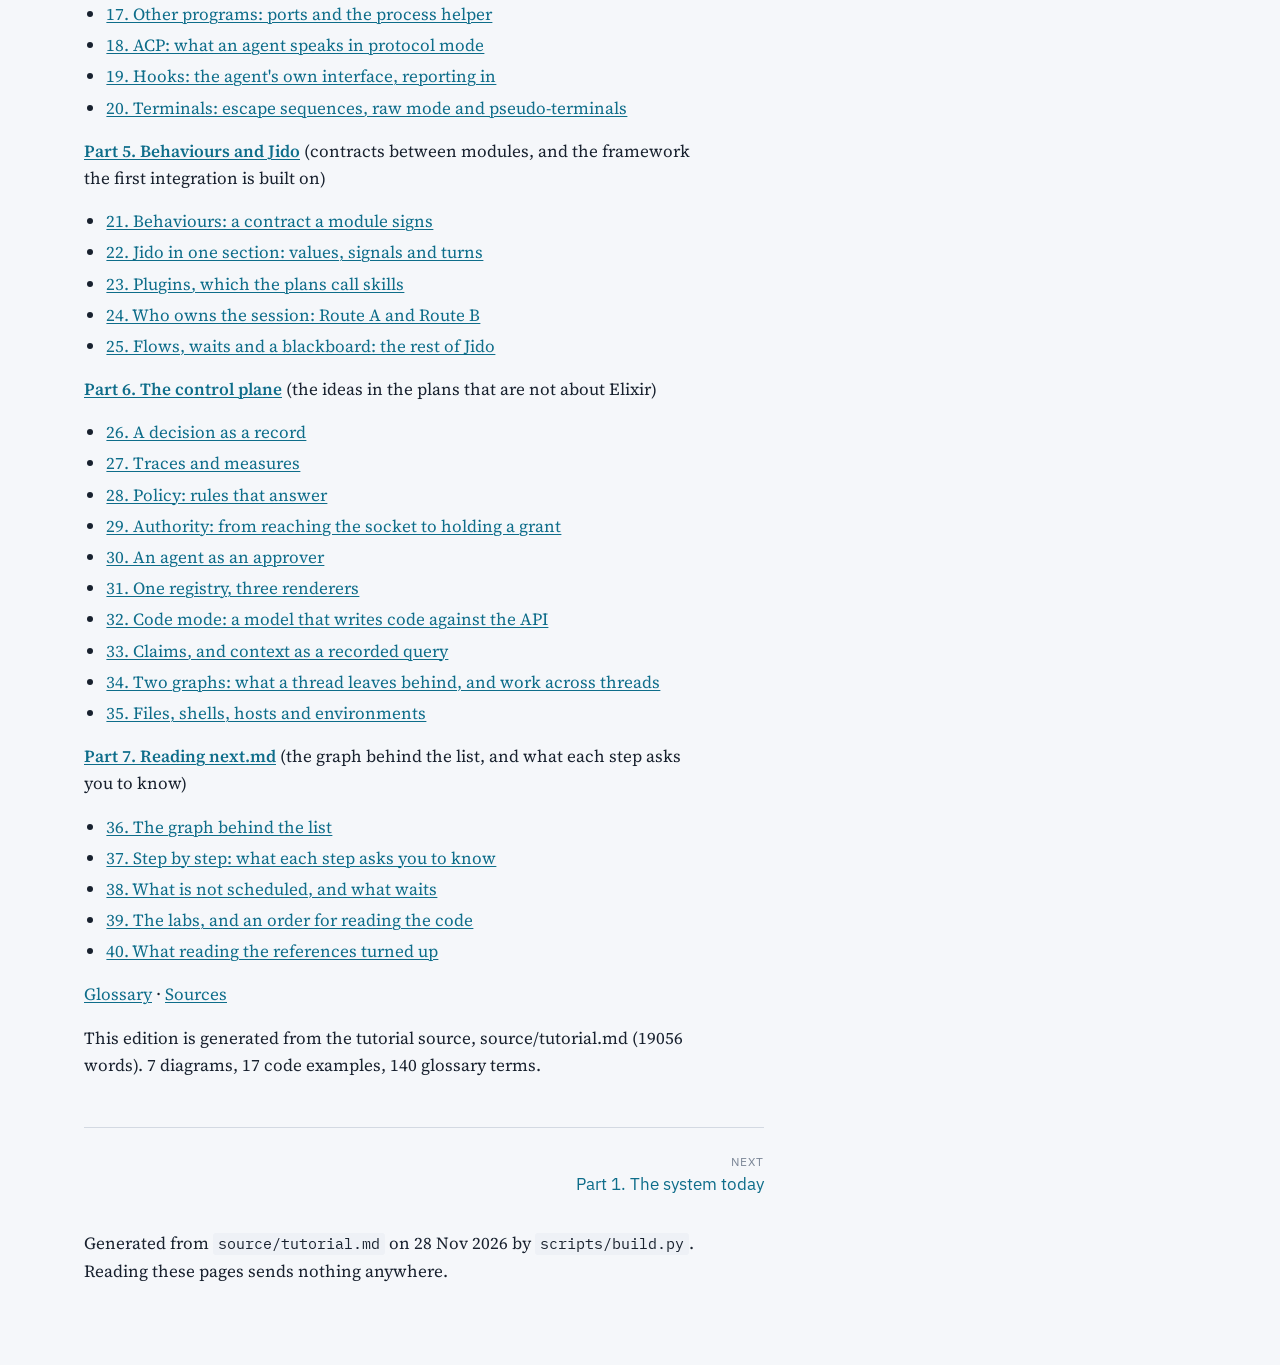
==== commit 2caa9432: "Tutorial: current paths for the plans it names; state.md says what it does not describe The seven pl" ====
--- a/md/docs/tutorial/index.html
+++ b/md/docs/tutorial/index.html
@@ -16,7 +16,7 @@
 
 <h1>Tutorial: Stratta's architecture, from the process up</h1>
 <h2 id="about-this-tutorial">About this tutorial</h2>
-<p>Stratta is a control plane for coding agents, written in Elixir. Its repository holds a working system, a list of twenty-seven next steps (<code>next.md</code>), and twenty-three plans that say what those steps build. The plans were in <code>plans/</code> when this was written and are now under <code>md/plans/</code>, each in a dated folder: <code>plans/event-log.md</code> is <code>md/plans/2026-11-26-event-log/event-log.md</code>. This tutorial is kept in the same repository, in <code>md/docs/tutorial/</code>. This tutorial describes nineteen of the steps and twenty-one of the plans; the eight newer steps and the two newer plans are named in <a class="xref" href="part7.html#s36">section 36</a>. This tutorial explains the concepts a reader needs in order to read that list and those plans and know, at each sentence, what is being proposed and why it has the shape it has.</p>
+<p>Stratta is a control plane for coding agents, written in Elixir. Its repository holds a working system, a list of twenty-seven next steps (<code>next.md</code>), and twenty-three plans that say what those steps build. The plans were in <code>plans/</code> when this was written and are now under <code>md/plans/</code>, each in a dated folder: <code>md/plans/2026-11-26-event-log/event-log.md</code> is <code>md/plans/2026-11-26-event-log/event-log.md</code>. This tutorial is kept in the same repository, in <code>md/docs/tutorial/</code>. This tutorial describes nineteen of the steps and twenty-one of the plans; the eight newer steps and the two newer plans are named in <a class="xref" href="part7.html#s36">section 36</a>. This tutorial explains the concepts a reader needs in order to read that list and those plans and know, at each sentence, what is being proposed and why it has the shape it has.</p>
 <p>It is written for one reader: someone who has worked through an introductory Elixir course, as far as a first GenServer, and knows how the BEAM holds data in memory, who has run Stratta, and who did not write most of its code. It assumes pattern matching, immutable data, folds, <code>with</code>, and the idea of a process with a mailbox. It assumes nothing about OTP beyond one small counter server, and nothing about Jido, agent protocols, or capability security. Each term is explained the first time it appears, in <strong>bold</strong>, and the Glossary at the end lists every term with the section that introduced it.</p>
 <p>There are seven parts:</p>
 <p><a class="xref" href="part1.html">Part 1</a> describes the system as it runs today, and follows one permission request from an agent to the operator and back. Every later part explains one stretch of that journey.</p>
@@ -92,7 +92,7 @@
 <li><a href="part7.html#s39">39. The labs, and an order for reading the code</a></li>
 <li><a href="part7.html#s40">40. What reading the references turned up</a></li>
 </ul>
-<p><a href="glossary.html#glossary">Glossary</a> · <a href="glossary.html#sources">Sources</a></p><p class="ik-note">This edition is generated from the tutorial source, source/tutorial.md (19054 words). 7 diagrams, 17 code examples, 140 glossary terms.</p>
+<p><a href="glossary.html#glossary">Glossary</a> · <a href="glossary.html#sources">Sources</a></p><p class="ik-note">This edition is generated from the tutorial source, source/tutorial.md (19056 words). 7 diagrams, 17 code examples, 140 glossary terms.</p>
 <nav class="pager"><a class="next" href="part1.html"><small>Next</small>Part 1. The system today</a></nav>
 <footer class="site-footer"><p class="ik-note">Generated from <code>source/tutorial.md</code> on 28 Nov 2026 by <code>scripts/build.py</code>. Reading these pages sends nothing anywhere.</p></footer>
 </main>
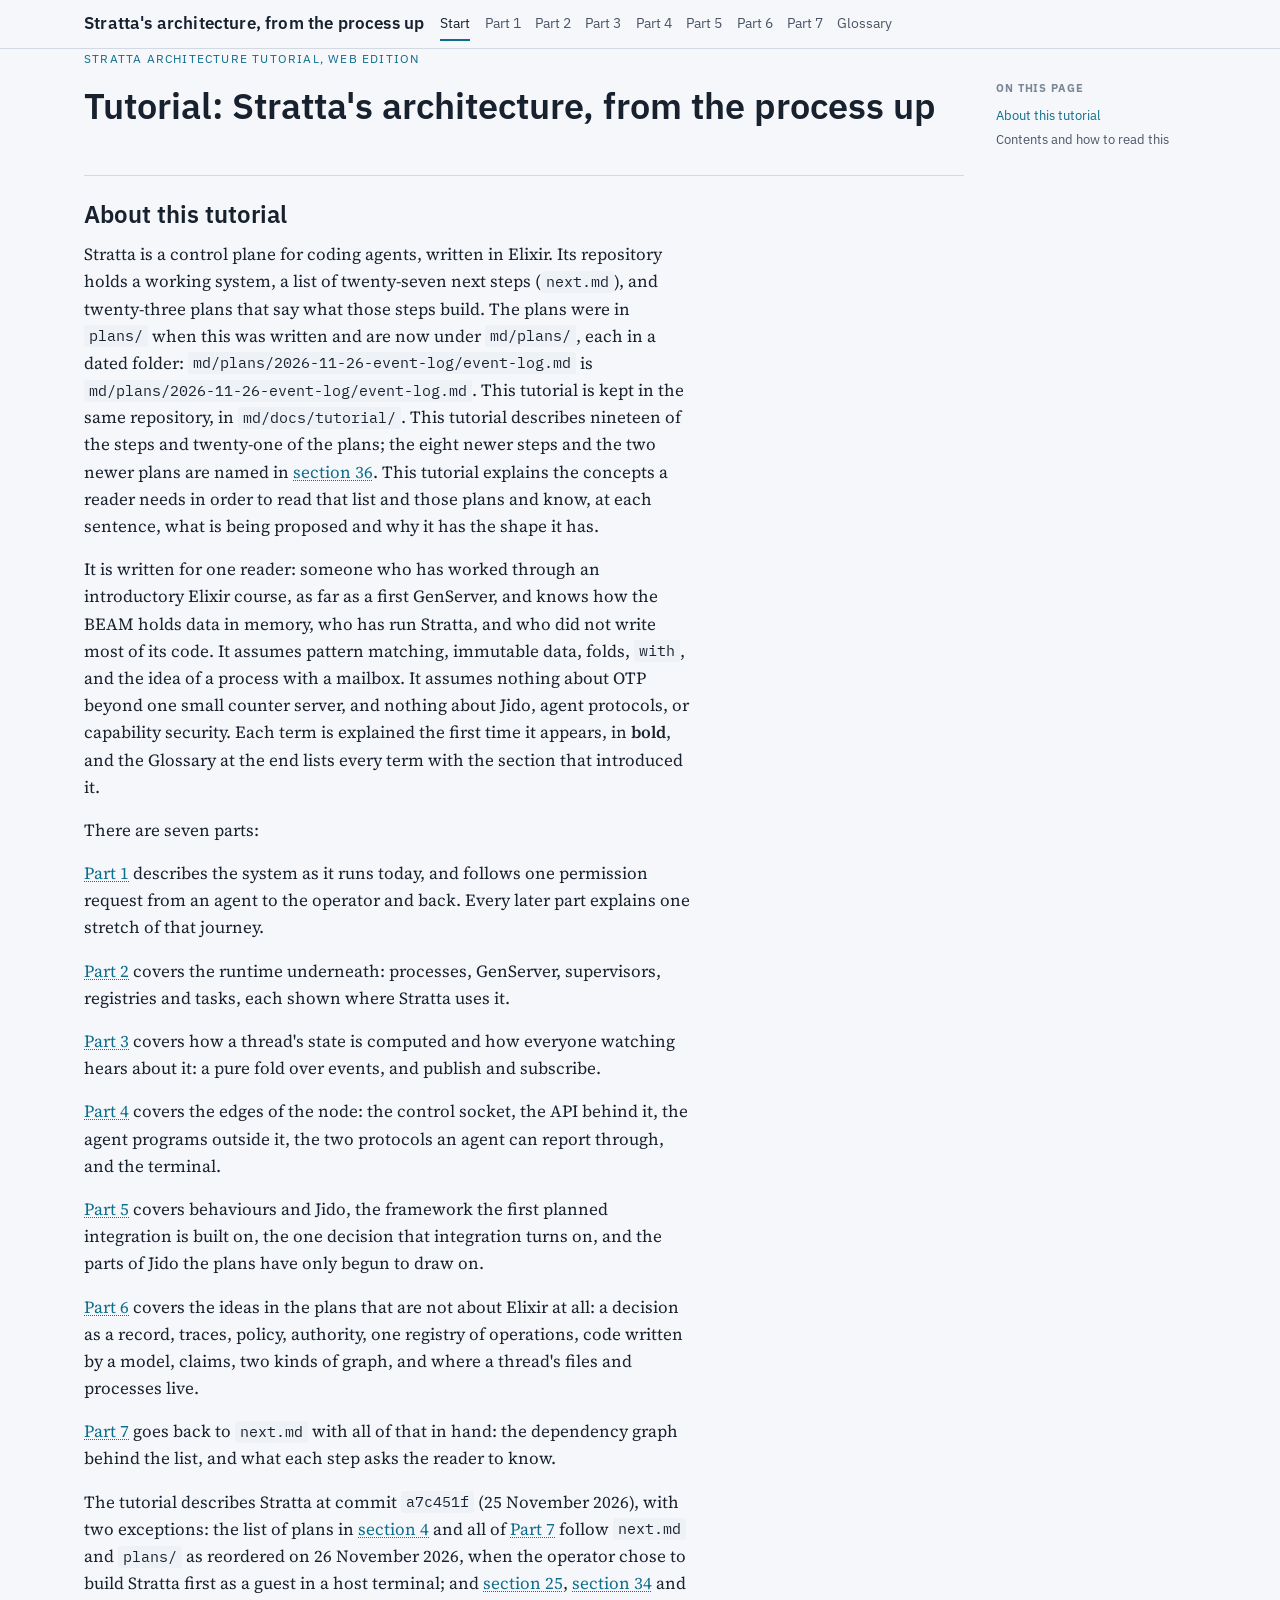
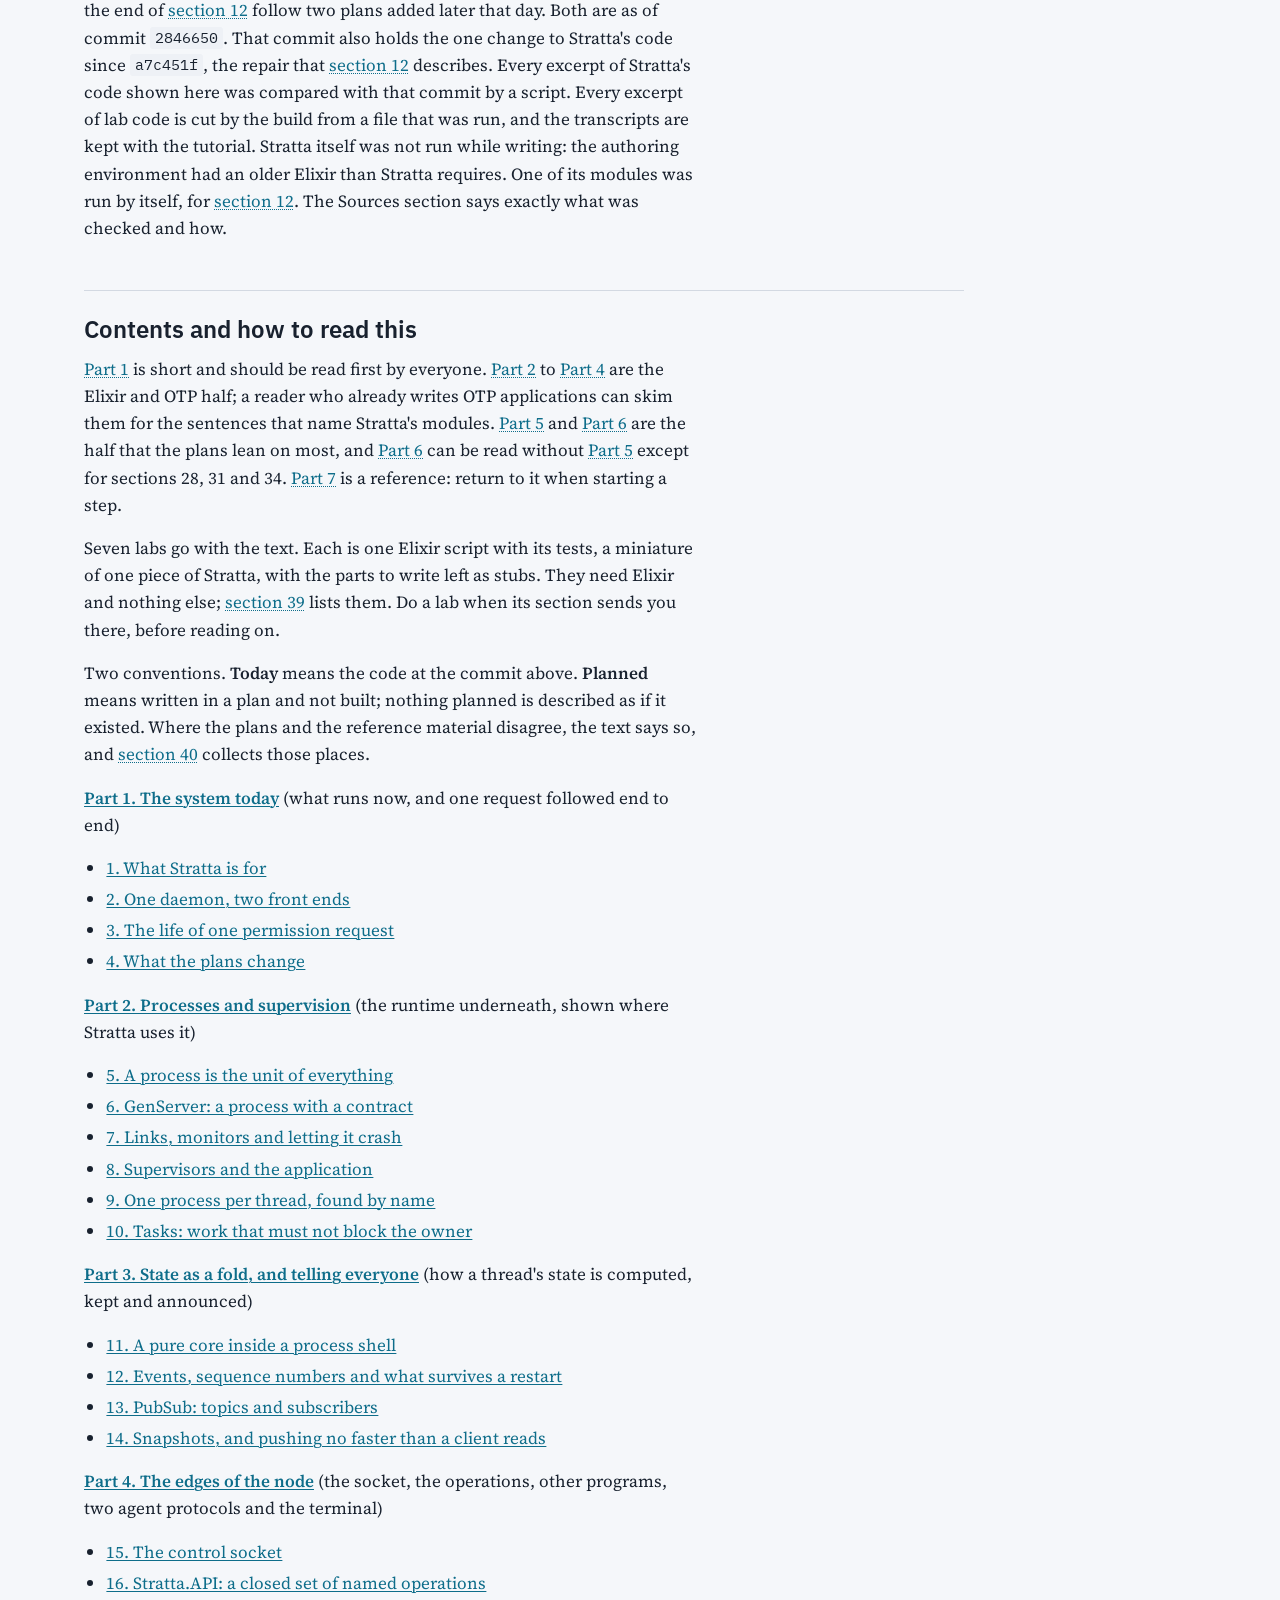
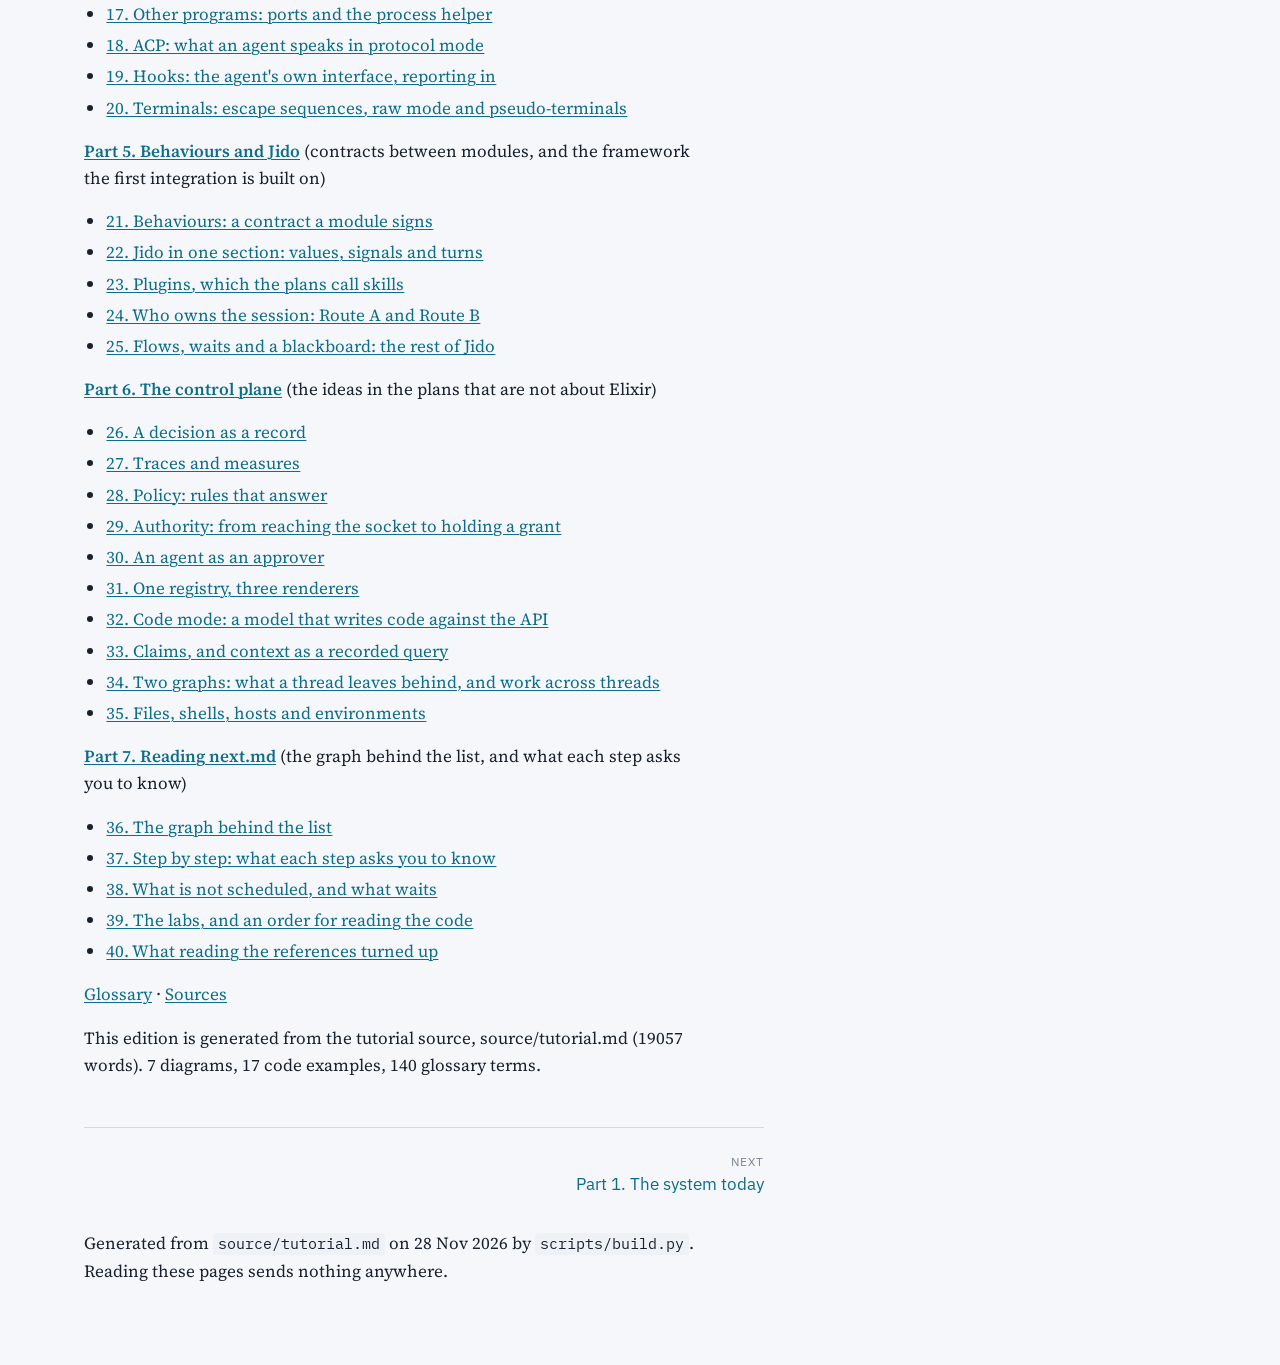
==== commit 1c021fba: "No comments in the code: 169 removed, their text kept in md/docs/code-comments.md The operator decid" ====
--- a/md/docs/tutorial/index.html
+++ b/md/docs/tutorial/index.html
@@ -92,7 +92,7 @@
 <li><a href="part7.html#s39">39. The labs, and an order for reading the code</a></li>
 <li><a href="part7.html#s40">40. What reading the references turned up</a></li>
 </ul>
-<p><a href="glossary.html#glossary">Glossary</a> · <a href="glossary.html#sources">Sources</a></p><p class="ik-note">This edition is generated from the tutorial source, source/tutorial.md (19056 words). 7 diagrams, 17 code examples, 140 glossary terms.</p>
+<p><a href="glossary.html#glossary">Glossary</a> · <a href="glossary.html#sources">Sources</a></p><p class="ik-note">This edition is generated from the tutorial source, source/tutorial.md (19057 words). 7 diagrams, 17 code examples, 140 glossary terms.</p>
 <nav class="pager"><a class="next" href="part1.html"><small>Next</small>Part 1. The system today</a></nav>
 <footer class="site-footer"><p class="ik-note">Generated from <code>source/tutorial.md</code> on 28 Nov 2026 by <code>scripts/build.py</code>. Reading these pages sends nothing anywhere.</p></footer>
 </main>
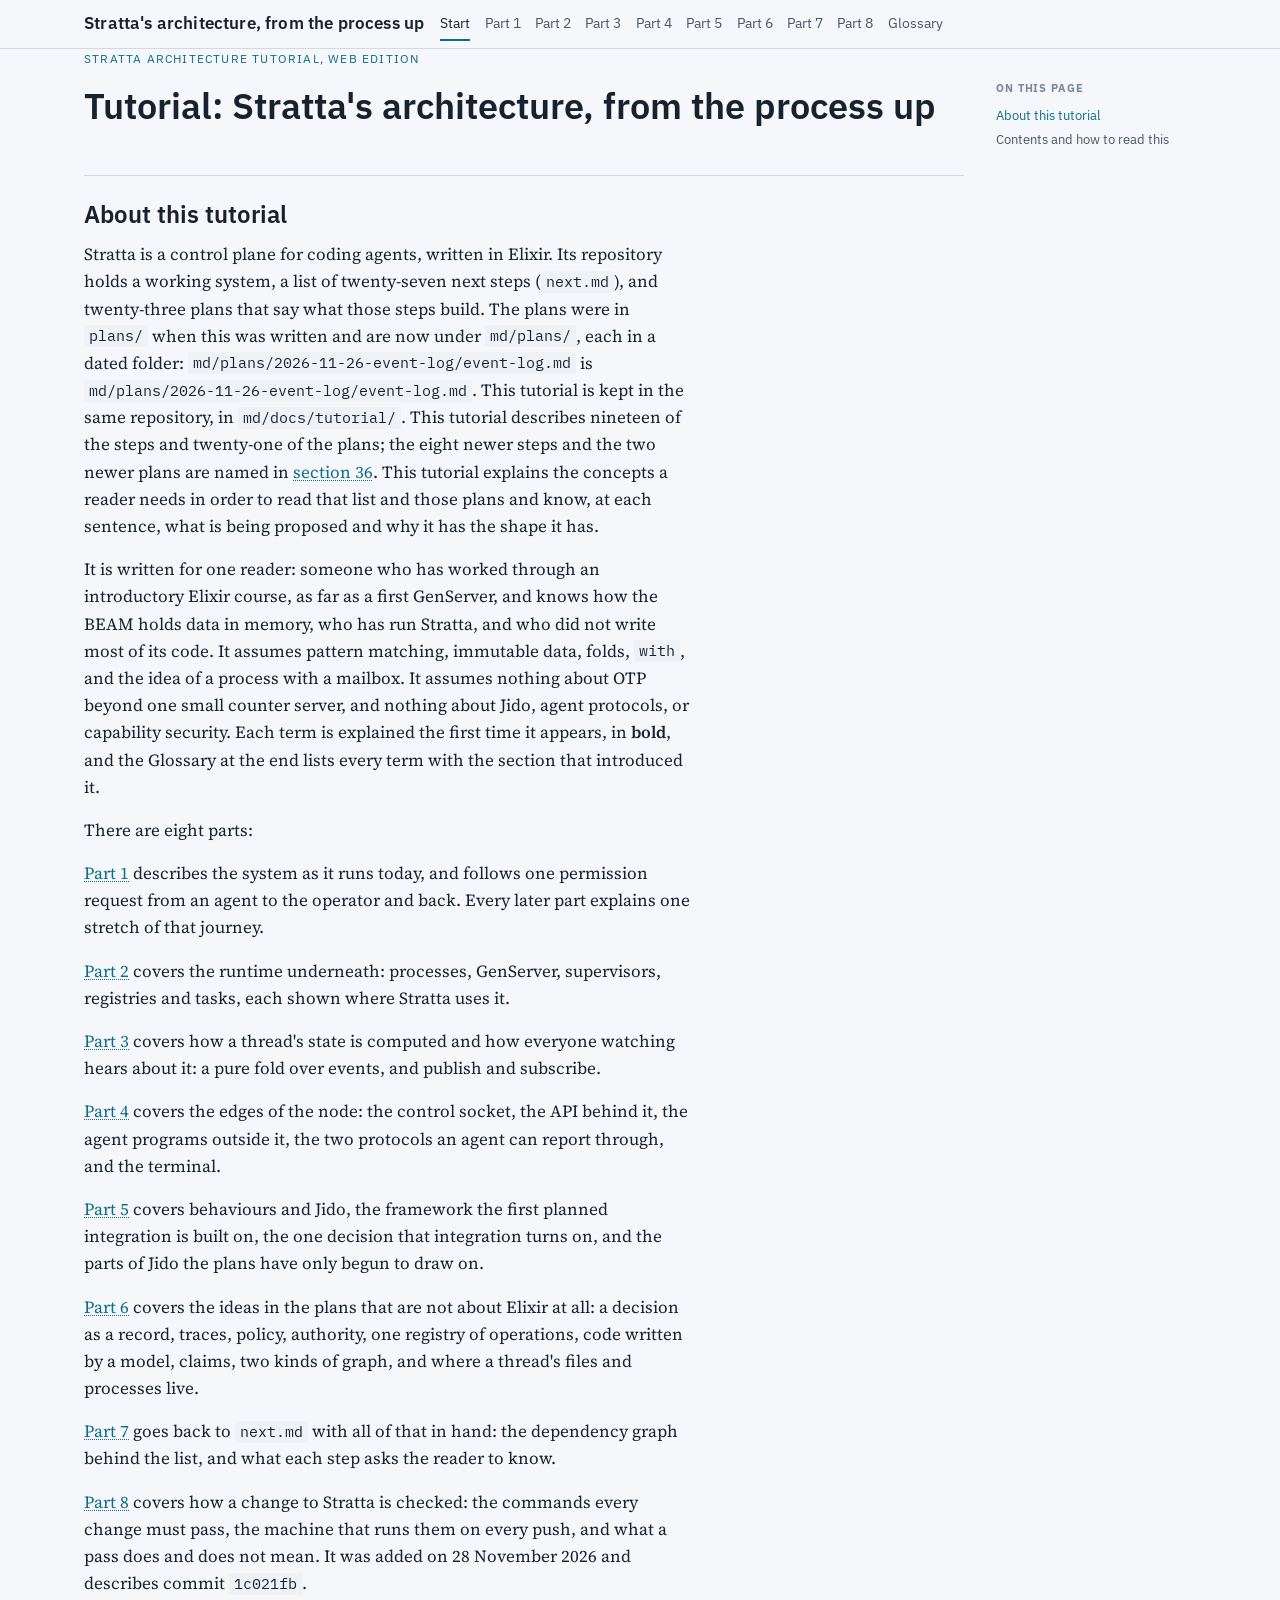
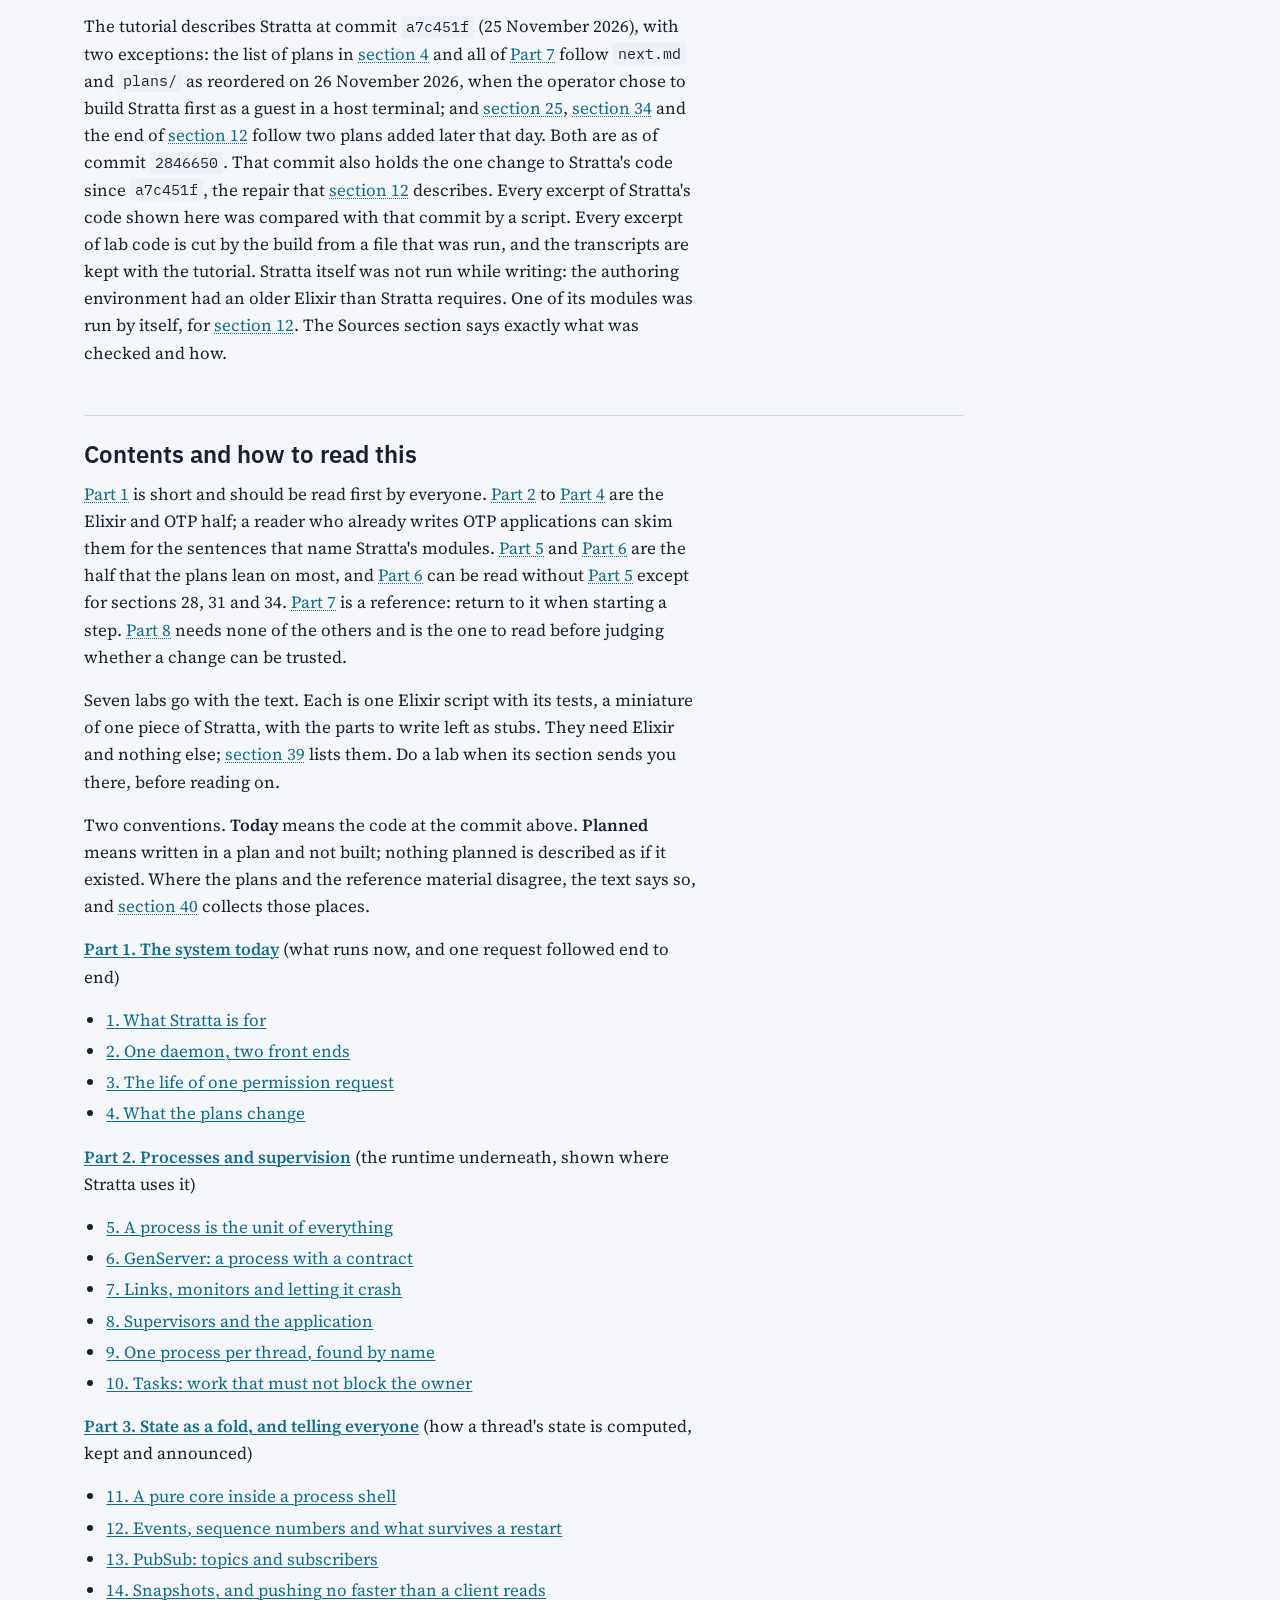
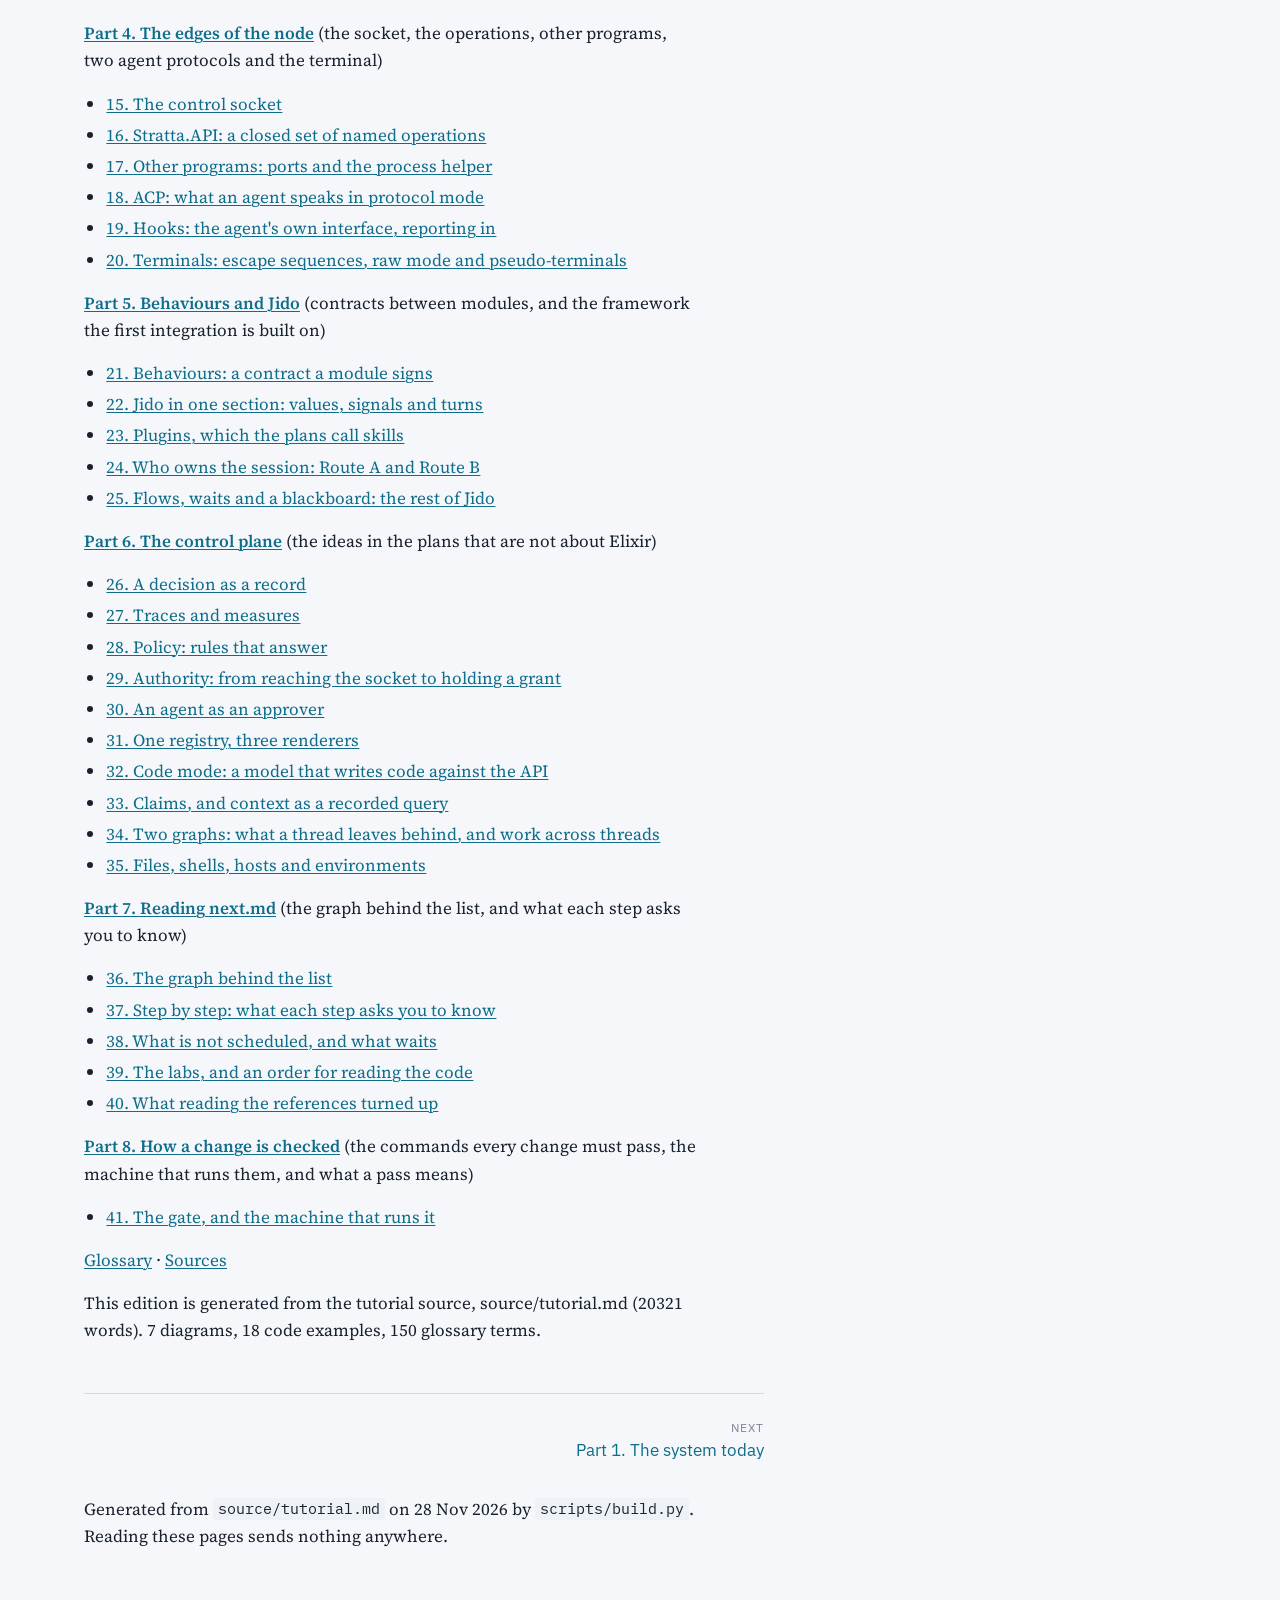
==== commit 903a0738: "CI is documented and has a control; findings from its first runs; Apache 2.0 Step 3 of next.md, the " ====
--- a/md/docs/tutorial/index.html
+++ b/md/docs/tutorial/index.html
@@ -9,7 +9,7 @@
 <link rel="stylesheet" href="assets/style.css">
 </head>
 <body>
-<header class="topbar"><div class="topbar-inner"><a class="brand" href="index.html"><span class="brand-long">Stratta's architecture, from the process up</span><span class="brand-short">Stratta architecture</span></a><nav aria-label="Parts"><a href="index.html" aria-current="page">Start</a><a href="part1.html">Part 1</a><a href="part2.html">Part 2</a><a href="part3.html">Part 3</a><a href="part4.html">Part 4</a><a href="part5.html">Part 5</a><a href="part6.html">Part 6</a><a href="part7.html">Part 7</a><a href="glossary.html">Glossary</a></nav></div></header>
+<header class="topbar"><div class="topbar-inner"><a class="brand" href="index.html"><span class="brand-long">Stratta's architecture, from the process up</span><span class="brand-short">Stratta architecture</span></a><nav aria-label="Parts"><a href="index.html" aria-current="page">Start</a><a href="part1.html">Part 1</a><a href="part2.html">Part 2</a><a href="part3.html">Part 3</a><a href="part4.html">Part 4</a><a href="part5.html">Part 5</a><a href="part6.html">Part 6</a><a href="part7.html">Part 7</a><a href="part8.html">Part 8</a><a href="glossary.html">Glossary</a></nav></div></header>
 <div class="page">
 <main class="prose">
 <p class="kicker">Stratta architecture tutorial, web edition</p>
@@ -18,7 +18,7 @@
 <h2 id="about-this-tutorial">About this tutorial</h2>
 <p>Stratta is a control plane for coding agents, written in Elixir. Its repository holds a working system, a list of twenty-seven next steps (<code>next.md</code>), and twenty-three plans that say what those steps build. The plans were in <code>plans/</code> when this was written and are now under <code>md/plans/</code>, each in a dated folder: <code>md/plans/2026-11-26-event-log/event-log.md</code> is <code>md/plans/2026-11-26-event-log/event-log.md</code>. This tutorial is kept in the same repository, in <code>md/docs/tutorial/</code>. This tutorial describes nineteen of the steps and twenty-one of the plans; the eight newer steps and the two newer plans are named in <a class="xref" href="part7.html#s36">section 36</a>. This tutorial explains the concepts a reader needs in order to read that list and those plans and know, at each sentence, what is being proposed and why it has the shape it has.</p>
 <p>It is written for one reader: someone who has worked through an introductory Elixir course, as far as a first GenServer, and knows how the BEAM holds data in memory, who has run Stratta, and who did not write most of its code. It assumes pattern matching, immutable data, folds, <code>with</code>, and the idea of a process with a mailbox. It assumes nothing about OTP beyond one small counter server, and nothing about Jido, agent protocols, or capability security. Each term is explained the first time it appears, in <strong>bold</strong>, and the Glossary at the end lists every term with the section that introduced it.</p>
-<p>There are seven parts:</p>
+<p>There are eight parts:</p>
 <p><a class="xref" href="part1.html">Part 1</a> describes the system as it runs today, and follows one permission request from an agent to the operator and back. Every later part explains one stretch of that journey.</p>
 <p><a class="xref" href="part2.html">Part 2</a> covers the runtime underneath: processes, GenServer, supervisors, registries and tasks, each shown where Stratta uses it.</p>
 <p><a class="xref" href="part3.html">Part 3</a> covers how a thread's state is computed and how everyone watching hears about it: a pure fold over events, and publish and subscribe.</p>
@@ -26,9 +26,10 @@
 <p><a class="xref" href="part5.html">Part 5</a> covers behaviours and Jido, the framework the first planned integration is built on, the one decision that integration turns on, and the parts of Jido the plans have only begun to draw on.</p>
 <p><a class="xref" href="part6.html">Part 6</a> covers the ideas in the plans that are not about Elixir at all: a decision as a record, traces, policy, authority, one registry of operations, code written by a model, claims, two kinds of graph, and where a thread's files and processes live.</p>
 <p><a class="xref" href="part7.html">Part 7</a> goes back to <code>next.md</code> with all of that in hand: the dependency graph behind the list, and what each step asks the reader to know.</p>
+<p><a class="xref" href="part8.html">Part 8</a> covers how a change to Stratta is checked: the commands every change must pass, the machine that runs them on every push, and what a pass does and does not mean. It was added on 28 November 2026 and describes commit <code>1c021fb</code>.</p>
 <p>The tutorial describes Stratta at commit <code>a7c451f</code> (25 November 2026), with two exceptions: the list of plans in <a class="xref" href="part1.html#s4">section 4</a> and all of <a class="xref" href="part7.html">Part 7</a> follow <code>next.md</code> and <code>plans/</code> as reordered on 26 November 2026, when the operator chose to build Stratta first as a guest in a host terminal; and <a class="xref" href="part5.html#s25">section 25</a>, <a class="xref" href="part6.html#s34">section 34</a> and the end of <a class="xref" href="part3.html#s12">section 12</a> follow two plans added later that day. Both are as of commit <code>2846650</code>. That commit also holds the one change to Stratta's code since <code>a7c451f</code>, the repair that <a class="xref" href="part3.html#s12">section 12</a> describes. Every excerpt of Stratta's code shown here was compared with that commit by a script. Every excerpt of lab code is cut by the build from a file that was run, and the transcripts are kept with the tutorial. Stratta itself was not run while writing: the authoring environment had an older Elixir than Stratta requires. One of its modules was run by itself, for <a class="xref" href="part3.html#s12">section 12</a>. The Sources section says exactly what was checked and how.</p>
 <h2 id="contents-and-how-to-read-this">Contents and how to read this</h2>
-<p><a class="xref" href="part1.html">Part 1</a> is short and should be read first by everyone. <a class="xref" href="part2.html">Part 2</a> to <a class="xref" href="part4.html">Part 4</a> are the Elixir and OTP half; a reader who already writes OTP applications can skim them for the sentences that name Stratta's modules. <a class="xref" href="part5.html">Part 5</a> and <a class="xref" href="part6.html">Part 6</a> are the half that the plans lean on most, and <a class="xref" href="part6.html">Part 6</a> can be read without <a class="xref" href="part5.html">Part 5</a> except for sections 28, 31 and 34. <a class="xref" href="part7.html">Part 7</a> is a reference: return to it when starting a step.</p>
+<p><a class="xref" href="part1.html">Part 1</a> is short and should be read first by everyone. <a class="xref" href="part2.html">Part 2</a> to <a class="xref" href="part4.html">Part 4</a> are the Elixir and OTP half; a reader who already writes OTP applications can skim them for the sentences that name Stratta's modules. <a class="xref" href="part5.html">Part 5</a> and <a class="xref" href="part6.html">Part 6</a> are the half that the plans lean on most, and <a class="xref" href="part6.html">Part 6</a> can be read without <a class="xref" href="part5.html">Part 5</a> except for sections 28, 31 and 34. <a class="xref" href="part7.html">Part 7</a> is a reference: return to it when starting a step. <a class="xref" href="part8.html">Part 8</a> needs none of the others and is the one to read before judging whether a change can be trusted.</p>
 <p>Seven labs go with the text. Each is one Elixir script with its tests, a miniature of one piece of Stratta, with the parts to write left as stubs. They need Elixir and nothing else; <a class="xref" href="part7.html#s39">section 39</a> lists them. Do a lab when its section sends you there, before reading on.</p>
 <p>Two conventions. <strong>Today</strong> means the code at the commit above. <strong>Planned</strong> means written in a plan and not built; nothing planned is described as if it existed. Where the plans and the reference material disagree, the text says so, and <a class="xref" href="part7.html#s40">section 40</a> collects those places.</p>
 <p><strong><a href="part1.html">Part 1. The system today</a></strong> (what runs now, and one request followed end to end)</p>
@@ -92,7 +93,11 @@
 <li><a href="part7.html#s39">39. The labs, and an order for reading the code</a></li>
 <li><a href="part7.html#s40">40. What reading the references turned up</a></li>
 </ul>
-<p><a href="glossary.html#glossary">Glossary</a> · <a href="glossary.html#sources">Sources</a></p><p class="ik-note">This edition is generated from the tutorial source, source/tutorial.md (19057 words). 7 diagrams, 17 code examples, 140 glossary terms.</p>
+<p><strong><a href="part8.html">Part 8. How a change is checked</a></strong> (the commands every change must pass, the machine that runs them, and what a pass means)</p>
+<ul>
+<li><a href="part8.html#s41">41. The gate, and the machine that runs it</a></li>
+</ul>
+<p><a href="glossary.html#glossary">Glossary</a> · <a href="glossary.html#sources">Sources</a></p><p class="ik-note">This edition is generated from the tutorial source, source/tutorial.md (20321 words). 7 diagrams, 18 code examples, 150 glossary terms.</p>
 <nav class="pager"><a class="next" href="part1.html"><small>Next</small>Part 1. The system today</a></nav>
 <footer class="site-footer"><p class="ik-note">Generated from <code>source/tutorial.md</code> on 28 Nov 2026 by <code>scripts/build.py</code>. Reading these pages sends nothing anywhere.</p></footer>
 </main>
